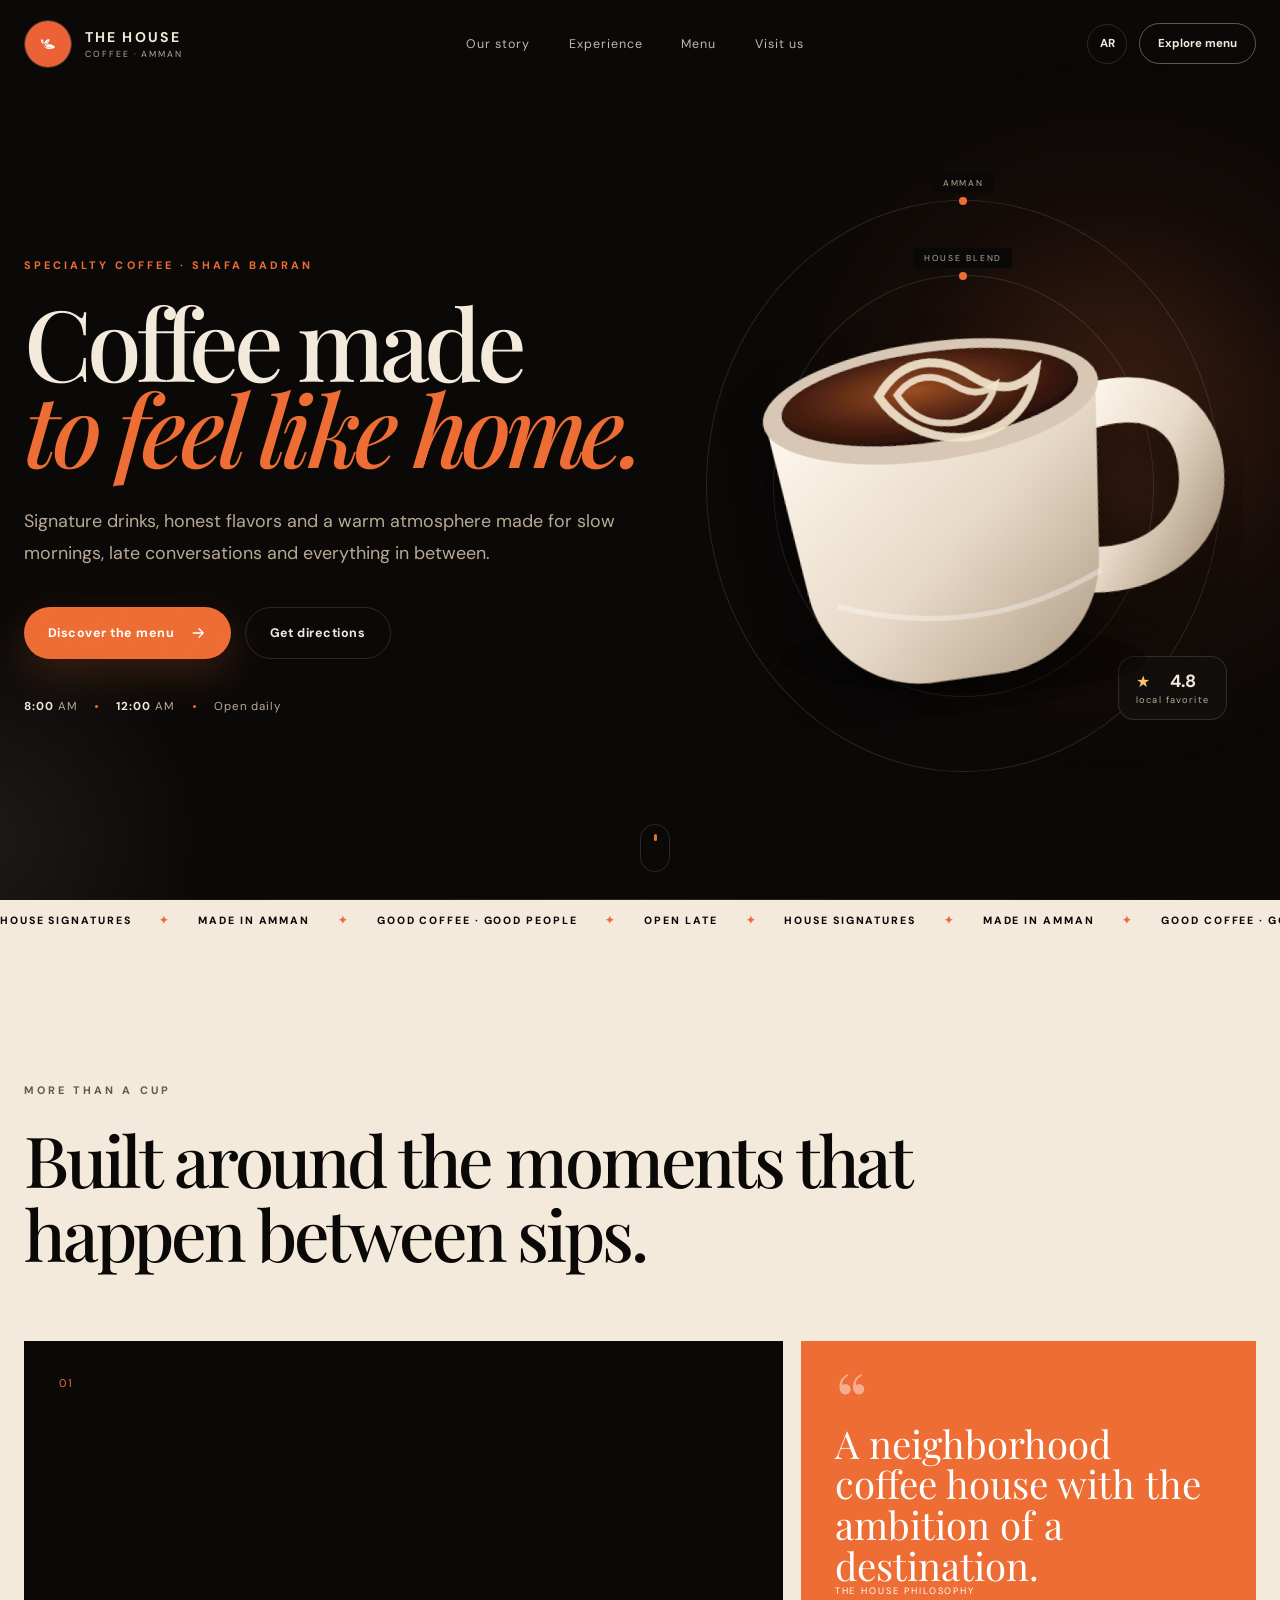
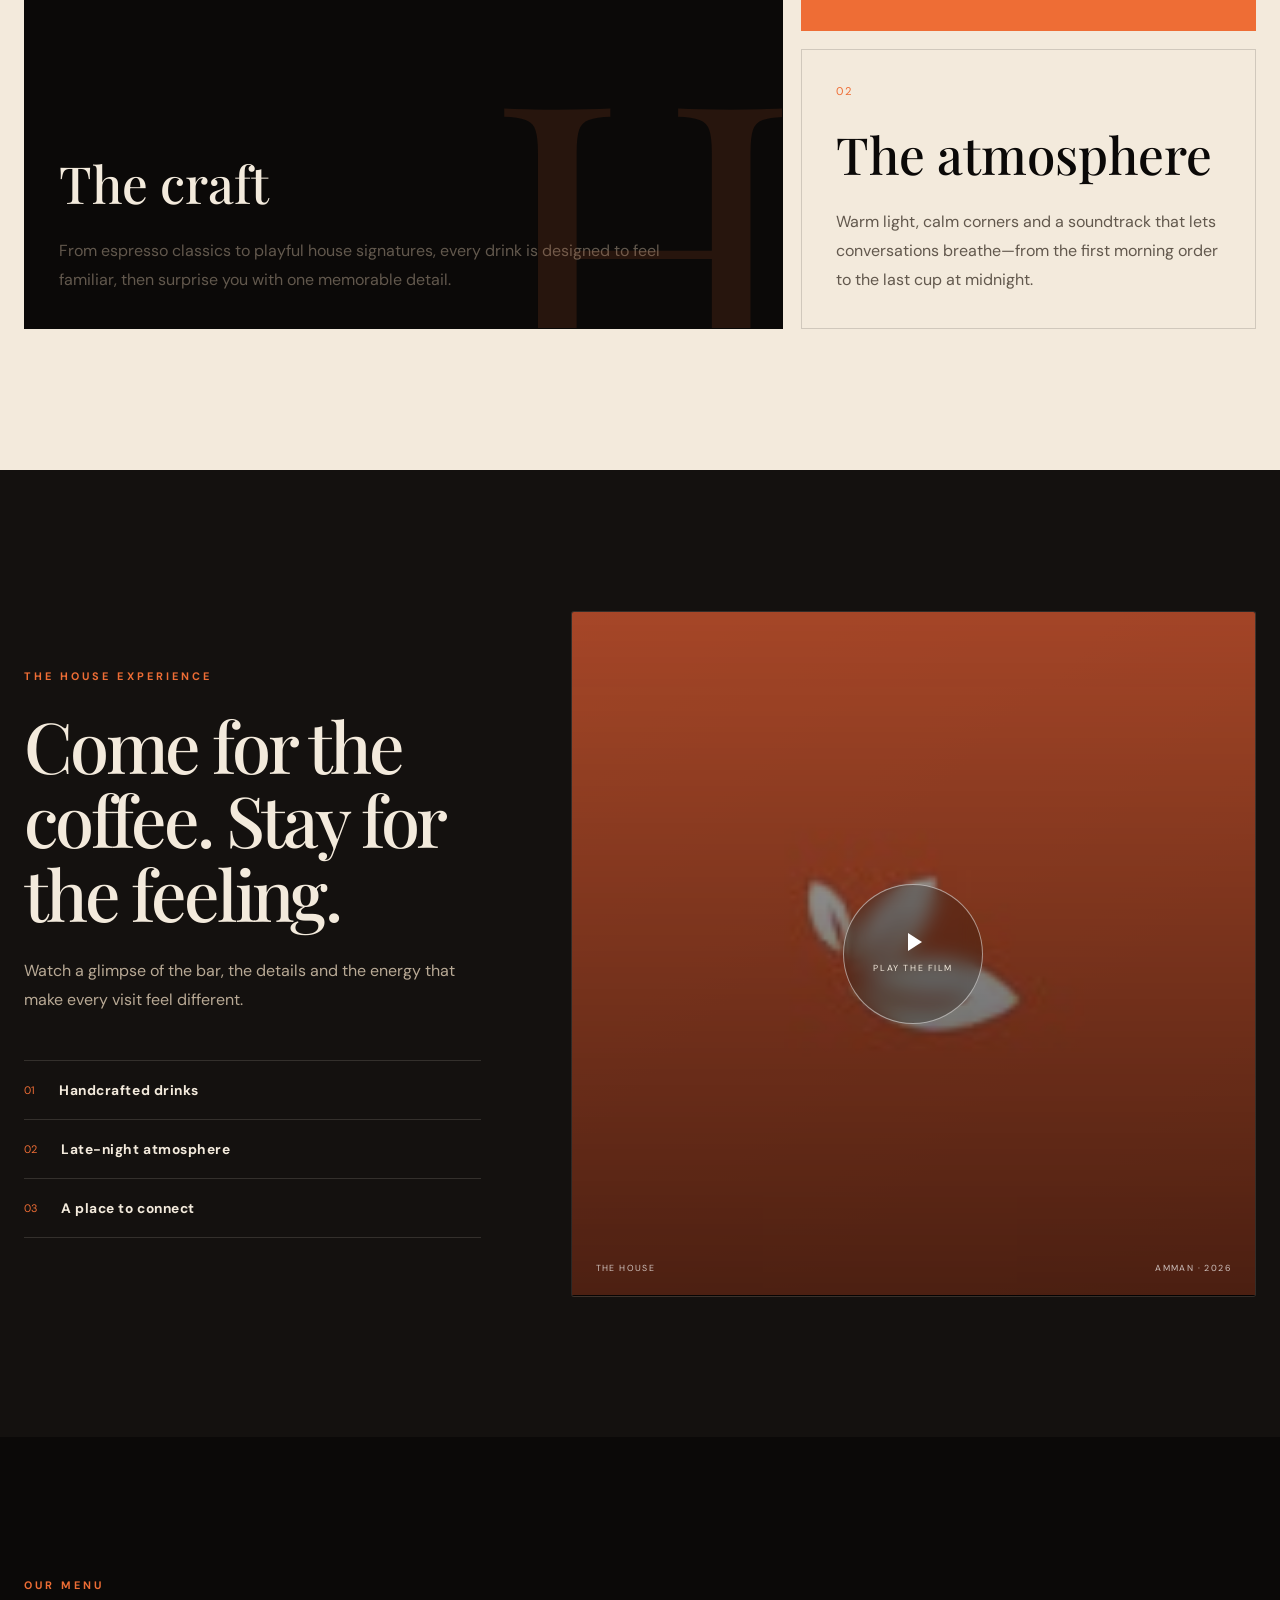
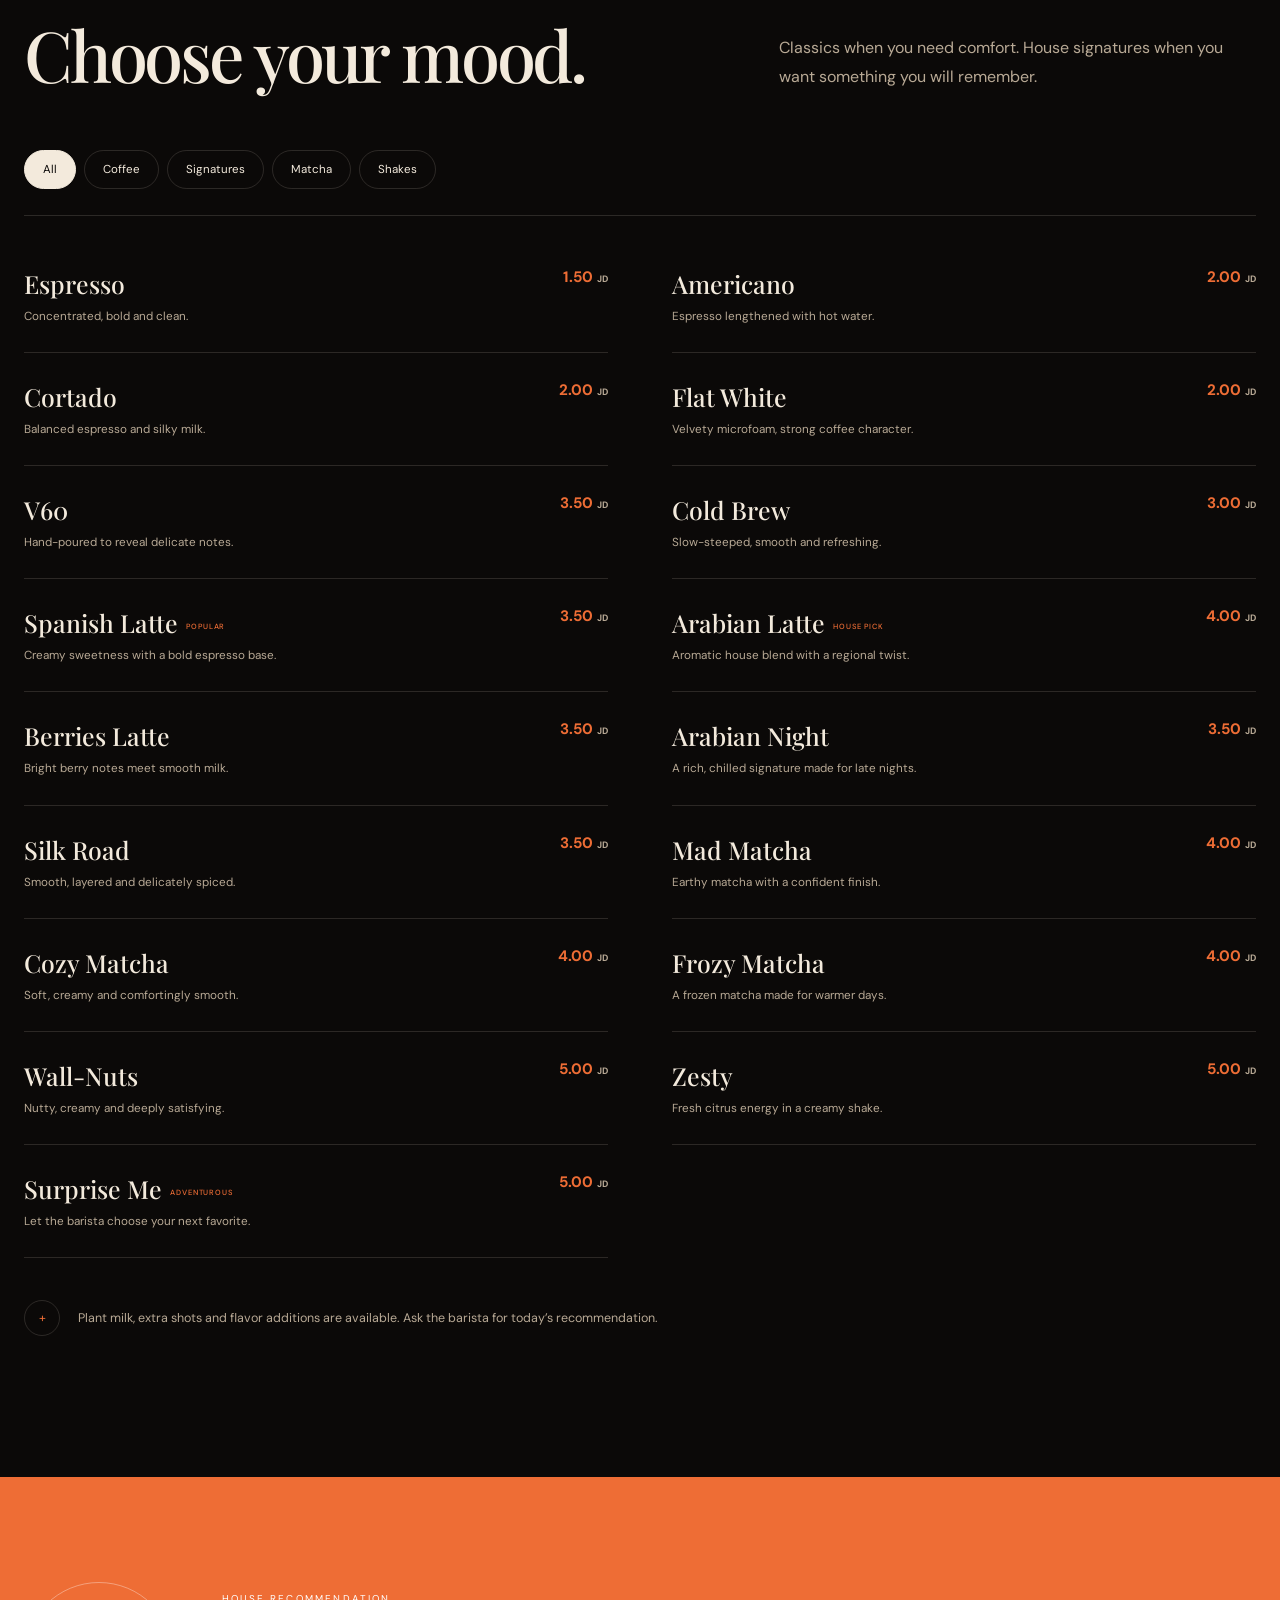
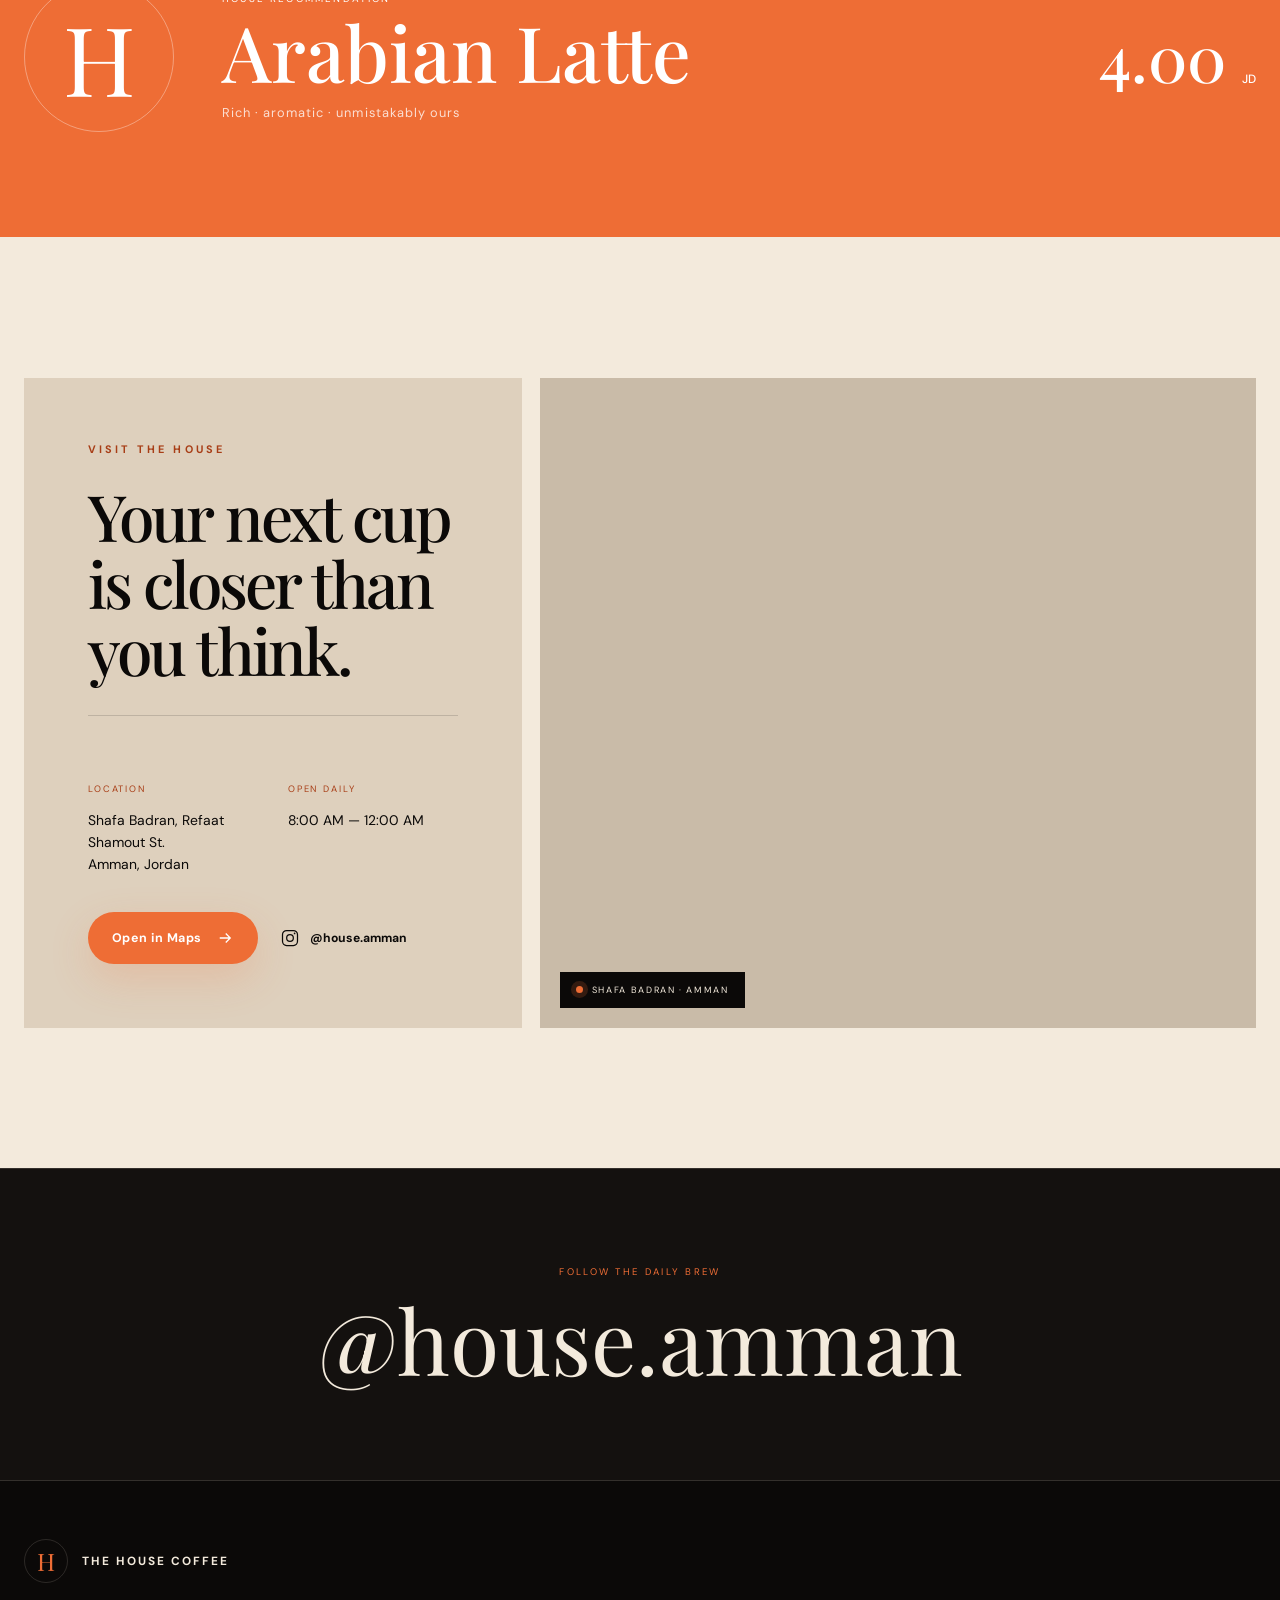
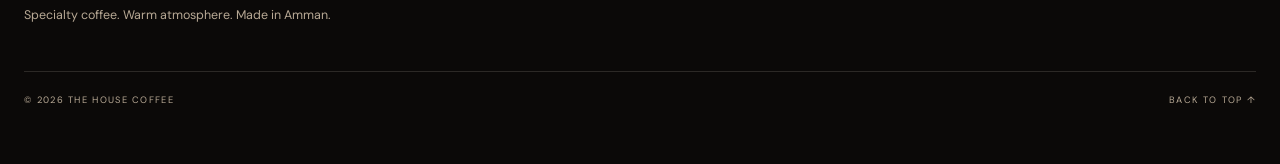
==== the-house-premium/index.html @ ad548e3d "Add files via upload" ====
<!doctype html>
<html lang="en" dir="ltr">
<head>
  <meta charset="utf-8" />
  <meta name="viewport" content="width=device-width, initial-scale=1" />
  <meta name="theme-color" content="#0b0908" />
  <meta name="description" content="The House Coffee — specialty coffee, signature drinks and a warm late-night atmosphere in Shafa Badran, Amman." />
  <meta property="og:title" content="The House Coffee | Amman" />
  <meta property="og:description" content="A specialty coffee experience built around taste, atmosphere and detail." />
  <meta property="og:type" content="restaurant" />
  <title>The House Coffee — Amman</title>

  <link rel="preconnect" href="https://fonts.googleapis.com" />
  <link rel="preconnect" href="https://fonts.gstatic.com" crossorigin />
  <link href="https://fonts.googleapis.com/css2?family=DM+Sans:wght@400;500;600;700&family=Playfair+Display:ital,wght@0,500;0,600;1,500&family=Tajawal:wght@400;500;700;800&display=swap" rel="stylesheet" />
  <link rel="stylesheet" href="style.css" />

  <script type="application/ld+json">
  {
    "@context": "https://schema.org",
    "@type": "CafeOrCoffeeShop",
    "name": "The House Coffee",
    "address": {
      "@type": "PostalAddress",
      "streetAddress": "Refaat Shamout St., Shafa Badran",
      "addressLocality": "Amman",
      "addressCountry": "JO"
    },
    "openingHours": "Mo-Su 08:00-00:00",
    "sameAs": ["https://www.instagram.com/house.amman/"]
  }
  </script>
</head>
<body>
  <div class="noise" aria-hidden="true"></div>
  <div class="cursor-glow" aria-hidden="true"></div>
  <div class="scroll-progress" aria-hidden="true"><span></span></div>

  <div class="preloader" aria-hidden="true">
    <div class="preloader-mark">H</div>
    <p>BREWING THE EXPERIENCE</p>
  </div>

  <header class="site-header" id="site-header">
    <a class="brand" href="#home" aria-label="The House Coffee home">
      <img src="assets/logo.jpg" alt="The House Coffee logo" width="52" height="52" />
      <span>
        <strong>THE HOUSE</strong>
        <small>COFFEE · AMMAN</small>
      </span>
    </a>

    <button class="menu-toggle" type="button" aria-label="Open navigation" aria-expanded="false">
      <span></span><span></span>
    </button>

    <nav class="site-nav" aria-label="Primary navigation">
      <a href="#story" data-en="Our story" data-ar="قصتنا">Our story</a>
      <a href="#experience" data-en="Experience" data-ar="الأجواء">Experience</a>
      <a href="#menu" data-en="Menu" data-ar="المنيو">Menu</a>
      <a href="#visit" data-en="Visit us" data-ar="زورونا">Visit us</a>
    </nav>

    <div class="header-actions">
      <button class="lang-toggle" type="button" aria-label="Switch language">AR</button>
      <a class="nav-cta" href="#menu" data-en="Explore menu" data-ar="استكشف المنيو">Explore menu</a>
    </div>
  </header>

  <main>
    <section class="hero" id="home">
      <div class="hero-ambient hero-ambient-one"></div>
      <div class="hero-ambient hero-ambient-two"></div>

      <div class="hero-copy reveal">
        <p class="eyebrow" data-en="SPECIALTY COFFEE · SHAFA BADRAN" data-ar="قهوة مختصة · شفا بدران">SPECIALTY COFFEE · SHAFA BADRAN</p>
        <h1>
          <span data-en="Coffee made" data-ar="قهوة مصنوعة">Coffee made</span>
          <em data-en="to feel like home." data-ar="لتشعرك أنك في بيتك.">to feel like home.</em>
        </h1>
        <p class="hero-lead" data-en="Signature drinks, honest flavors and a warm atmosphere made for slow mornings, late conversations and everything in between." data-ar="مشروبات مميزة، نكهات صادقة وأجواء دافئة لصباح هادئ، وسهرات طويلة، وكل اللحظات بينهما.">
          Signature drinks, honest flavors and a warm atmosphere made for slow mornings, late conversations and everything in between.
        </p>
        <div class="hero-actions">
          <a class="button button-primary" href="#menu">
            <span data-en="Discover the menu" data-ar="اكتشف المنيو">Discover the menu</span>
            <svg viewBox="0 0 24 24" aria-hidden="true"><path d="M5 12h14M13 6l6 6-6 6"/></svg>
          </a>
          <a class="button button-ghost" href="#visit" data-en="Get directions" data-ar="اعرف الطريق">Get directions</a>
        </div>
        <div class="hero-meta">
          <span><b>8:00</b> AM</span>
          <i></i>
          <span><b>12:00</b> AM</span>
          <i></i>
          <span>Open daily</span>
        </div>
      </div>

      <div class="hero-art reveal" aria-label="Abstract coffee cup illustration">
        <div class="orbit orbit-one"><span>AMMAN</span></div>
        <div class="orbit orbit-two"><span>HOUSE BLEND</span></div>
        <div class="cup-stage">
          <svg class="cup" viewBox="0 0 520 520" role="img" aria-label="A stylized cup of coffee">
            <defs>
              <radialGradient id="coffee" cx="45%" cy="40%" r="65%">
                <stop offset="0" stop-color="#9a4d22"/>
                <stop offset=".55" stop-color="#4c2112"/>
                <stop offset="1" stop-color="#1b0a05"/>
              </radialGradient>
              <linearGradient id="ceramic" x1="0" y1="0" x2="1" y2="1">
                <stop offset="0" stop-color="#fff9ee"/>
                <stop offset=".52" stop-color="#e7d9c7"/>
                <stop offset="1" stop-color="#aa9780"/>
              </linearGradient>
              <filter id="shadow"><feDropShadow dx="0" dy="28" stdDeviation="25" flood-opacity=".42"/></filter>
            </defs>
            <ellipse cx="260" cy="420" rx="170" ry="32" fill="#000" opacity=".26"/>
            <g filter="url(#shadow)" transform="rotate(-8 260 260)">
              <path d="M375 205c72-16 111 19 106 74-4 49-48 83-111 75" fill="none" stroke="url(#ceramic)" stroke-width="42" stroke-linecap="round"/>
              <path d="M86 174h310l-20 168c-6 54-51 95-105 95h-62c-54 0-99-41-105-95z" fill="url(#ceramic)"/>
              <ellipse cx="241" cy="178" rx="157" ry="55" fill="#d7c7b4"/>
              <ellipse cx="241" cy="174" rx="139" ry="42" fill="url(#coffee)"/>
              <path d="M194 167c27-35 63-29 88-7 22 19 43 18 59 5-10 34-41 54-78 50-34-4-58-25-69-48z" fill="none" stroke="#f4e5ce" stroke-width="8" stroke-linecap="round" opacity=".92"/>
              <path d="M211 168c18-18 38-15 54-2 13 11 25 12 37 6-8 20-27 31-49 28-20-2-34-14-42-32z" fill="none" stroke="#f4e5ce" stroke-width="6" stroke-linecap="round" opacity=".9"/>
              <path d="M129 355c82 33 166 35 247 0" fill="none" stroke="#fff" stroke-width="5" opacity=".34"/>
            </g>
          </svg>
          <div class="steam steam-one"></div>
          <div class="steam steam-two"></div>
          <div class="steam steam-three"></div>
        </div>
        <div class="rating-pill"><span>★</span><b>4.8</b><small>local favorite</small></div>
      </div>

      <a class="scroll-cue" href="#story" aria-label="Scroll to our story"><span></span></a>
    </section>

    <section class="brand-strip" aria-label="Brand values">
      <div class="marquee">
        <span>HOUSE SIGNATURES</span><i>✦</i><span>MADE IN AMMAN</span><i>✦</i><span>GOOD COFFEE · GOOD PEOPLE</span><i>✦</i><span>OPEN LATE</span><i>✦</i>
        <span>HOUSE SIGNATURES</span><i>✦</i><span>MADE IN AMMAN</span><i>✦</i><span>GOOD COFFEE · GOOD PEOPLE</span><i>✦</i><span>OPEN LATE</span><i>✦</i>
      </div>
    </section>

    <section class="story section" id="story">
      <div class="section-heading reveal">
        <p class="eyebrow" data-en="MORE THAN A CUP" data-ar="أكثر من مجرد كوب">MORE THAN A CUP</p>
        <h2 data-en="Built around the moments that happen between sips." data-ar="مكان صُمم حول اللحظات التي تحدث بين رشفة وأخرى.">Built around the moments that happen between sips.</h2>
      </div>

      <div class="story-grid">
        <div class="story-card story-card-main reveal">
          <div class="card-number">01</div>
          <div>
            <h3 data-en="The craft" data-ar="الحِرفة">The craft</h3>
            <p data-en="From espresso classics to playful house signatures, every drink is designed to feel familiar, then surprise you with one memorable detail." data-ar="من كلاسيكيات الإسبريسو إلى مشروباتنا المميزة، صُمم كل كوب ليبدو مألوفاً ثم يفاجئك بتفصيل لا يُنسى.">From espresso classics to playful house signatures, every drink is designed to feel familiar, then surprise you with one memorable detail.</p>
          </div>
        </div>

        <div class="story-quote reveal">
          <span>“</span>
          <blockquote data-en="A neighborhood coffee house with the ambition of a destination." data-ar="مقهى الحي بروح مكان يستحق أن تقصده.">A neighborhood coffee house with the ambition of a destination.</blockquote>
          <small>THE HOUSE PHILOSOPHY</small>
        </div>

        <div class="story-card reveal">
          <div class="card-number">02</div>
          <div>
            <h3 data-en="The atmosphere" data-ar="الأجواء">The atmosphere</h3>
            <p data-en="Warm light, calm corners and a soundtrack that lets conversations breathe—from the first morning order to the last cup at midnight." data-ar="إضاءة دافئة، زوايا هادئة وموسيقى تترك مساحة للحديث، من أول طلب صباحاً حتى آخر كوب عند منتصف الليل.">Warm light, calm corners and a soundtrack that lets conversations breathe—from the first morning order to the last cup at midnight.</p>
          </div>
        </div>
      </div>
    </section>

    <section class="experience section" id="experience">
      <div class="experience-copy reveal">
        <p class="eyebrow" data-en="THE HOUSE EXPERIENCE" data-ar="تجربة ذا هاوس">THE HOUSE EXPERIENCE</p>
        <h2 data-en="Come for the coffee. Stay for the feeling." data-ar="تعال من أجل القهوة، وابقَ من أجل الشعور.">Come for the coffee. Stay for the feeling.</h2>
        <p data-en="Watch a glimpse of the bar, the details and the energy that make every visit feel different." data-ar="شاهد لمحة من البار والتفاصيل والطاقة التي تجعل كل زيارة مختلفة.">Watch a glimpse of the bar, the details and the energy that make every visit feel different.</p>
        <ul>
          <li><span>01</span><b data-en="Handcrafted drinks" data-ar="مشروبات محضّرة بعناية">Handcrafted drinks</b></li>
          <li><span>02</span><b data-en="Late-night atmosphere" data-ar="أجواء ليلية دافئة">Late-night atmosphere</b></li>
          <li><span>03</span><b data-en="A place to connect" data-ar="مكان للقاء والتواصل">A place to connect</b></li>
        </ul>
      </div>

      <div class="video-shell reveal">
        <video class="experience-video" muted loop playsinline preload="metadata" poster="assets/logo.jpg">
          <source src="assets/intro.mp4" type="video/mp4" />
        </video>
        <button class="video-toggle" type="button" aria-label="Play atmosphere video">
          <span class="play-icon"></span>
          <small data-en="PLAY THE FILM" data-ar="شغّل الفيديو">PLAY THE FILM</small>
        </button>
        <div class="video-caption"><span>THE HOUSE</span><span>AMMAN · 2026</span></div>
      </div>
    </section>

    <section class="menu-section section" id="menu">
      <div class="menu-intro reveal">
        <div>
          <p class="eyebrow" data-en="OUR MENU" data-ar="قائمتنا">OUR MENU</p>
          <h2 data-en="Choose your mood." data-ar="اختر مزاجك.">Choose your mood.</h2>
        </div>
        <p data-en="Classics when you need comfort. House signatures when you want something you will remember." data-ar="كلاسيكيات عندما تريد طعماً مألوفاً، ومشروبات مميزة عندما تريد شيئاً لا تنساه.">Classics when you need comfort. House signatures when you want something you will remember.</p>
      </div>

      <div class="menu-tabs reveal" role="tablist" aria-label="Menu categories">
        <button class="menu-tab active" data-category="all" role="tab" aria-selected="true" data-en="All" data-ar="الكل">All</button>
        <button class="menu-tab" data-category="coffee" role="tab" aria-selected="false" data-en="Coffee" data-ar="قهوة">Coffee</button>
        <button class="menu-tab" data-category="signature" role="tab" aria-selected="false" data-en="Signatures" data-ar="المميزة">Signatures</button>
        <button class="menu-tab" data-category="matcha" role="tab" aria-selected="false" data-en="Matcha" data-ar="ماتشا">Matcha</button>
        <button class="menu-tab" data-category="shake" role="tab" aria-selected="false" data-en="Shakes" data-ar="ميلك شيك">Shakes</button>
      </div>

      <div class="menu-list" id="menu-list" aria-live="polite"></div>

      <div class="menu-note reveal">
        <span>+</span>
        <p data-en="Plant milk, extra shots and flavor additions are available. Ask the barista for today’s recommendation." data-ar="يتوفر حليب نباتي، شوتات إضافية ونكهات متنوعة. اسأل الباريستا عن اقتراح اليوم.">Plant milk, extra shots and flavor additions are available. Ask the barista for today’s recommendation.</p>
      </div>
    </section>

    <section class="signature-banner">
      <div class="signature-mark">H</div>
      <div class="reveal">
        <p data-en="HOUSE RECOMMENDATION" data-ar="ترشيح ذا هاوس">HOUSE RECOMMENDATION</p>
        <h2>Arabian Latte</h2>
        <span data-en="Rich · aromatic · unmistakably ours" data-ar="غني · عطري · بطابعنا الخاص">Rich · aromatic · unmistakably ours</span>
      </div>
      <strong>4.00 <small>JD</small></strong>
    </section>

    <section class="visit section" id="visit">
      <div class="visit-panel reveal">
        <p class="eyebrow" data-en="VISIT THE HOUSE" data-ar="زوروا ذا هاوس">VISIT THE HOUSE</p>
        <h2 data-en="Your next cup is closer than you think." data-ar="كوبك القادم أقرب مما تتخيل.">Your next cup is closer than you think.</h2>

        <div class="visit-details">
          <div>
            <small data-en="LOCATION" data-ar="الموقع">LOCATION</small>
            <p>Shafa Badran, Refaat Shamout St.<br />Amman, Jordan</p>
          </div>
          <div>
            <small data-en="OPEN DAILY" data-ar="مفتوح يومياً">OPEN DAILY</small>
            <p>8:00 AM — 12:00 AM</p>
          </div>
        </div>

        <div class="visit-actions">
          <a class="button button-primary" href="https://www.google.com/maps/search/?api=1&query=The+House+Coffee+Amman" target="_blank" rel="noopener">
            <span data-en="Open in Maps" data-ar="افتح الخريطة">Open in Maps</span>
            <svg viewBox="0 0 24 24" aria-hidden="true"><path d="M5 12h14M13 6l6 6-6 6"/></svg>
          </a>
          <a class="social-link" href="https://www.instagram.com/house.amman/" target="_blank" rel="noopener" aria-label="The House Coffee on Instagram">
            <svg viewBox="0 0 24 24" aria-hidden="true"><rect x="3" y="3" width="18" height="18" rx="5"/><circle cx="12" cy="12" r="4"/><circle cx="17.5" cy="6.5" r="1" fill="currentColor" stroke="none"/></svg>
            @house.amman
          </a>
        </div>
      </div>

      <div class="map-shell reveal">
        <iframe title="The House Coffee location" loading="lazy" referrerpolicy="no-referrer-when-downgrade" src="https://www.google.com/maps?q=The%20House%20Coffee%20Amman&output=embed"></iframe>
        <div class="map-label"><span></span> SHAFA BADRAN · AMMAN</div>
      </div>
    </section>

    <section class="instagram-section">
      <p data-en="FOLLOW THE DAILY BREW" data-ar="تابع تفاصيلنا اليومية">FOLLOW THE DAILY BREW</p>
      <a href="https://www.instagram.com/house.amman/" target="_blank" rel="noopener">@house.amman</a>
    </section>
  </main>

  <footer class="site-footer">
    <a class="footer-brand" href="#home"><span>H</span><strong>THE HOUSE COFFEE</strong></a>
    <p data-en="Specialty coffee. Warm atmosphere. Made in Amman." data-ar="قهوة مختصة. أجواء دافئة. صُنع في عمّان.">Specialty coffee. Warm atmosphere. Made in Amman.</p>
    <div>
      <span>© <span id="year"></span> THE HOUSE COFFEE</span>
      <a href="#home" data-en="BACK TO TOP ↑" data-ar="إلى الأعلى ↑">BACK TO TOP ↑</a>
    </div>
  </footer>

  <script src="script.js"></script>
</body>
</html>
---- the-house-premium/style.css ----
:root {
  --ink: #0b0908;
  --ink-soft: #14110f;
  --cream: #f3eadc;
  --paper: #e8dac6;
  --muted: #b8a995;
  --orange: #ee6d35;
  --orange-deep: #a83e17;
  --line: rgba(243, 234, 220, .14);
  --max: 1240px;
  --header-h: 88px;
  --ease: cubic-bezier(.2, .8, .2, 1);
}

* { box-sizing: border-box; margin: 0; padding: 0; }
html { scroll-behavior: smooth; scroll-padding-top: 90px; }
body {
  background: var(--ink);
  color: var(--cream);
  font-family: "DM Sans", Arial, sans-serif;
  min-width: 320px;
  overflow-x: hidden;
}
body.is-arabic { font-family: "Tajawal", Arial, sans-serif; }
body.nav-open { overflow: hidden; }
button, a { font: inherit; }
a { color: inherit; text-decoration: none; }
button { color: inherit; }
img, svg, video, iframe { display: block; max-width: 100%; }
::selection { background: var(--orange); color: #fff; }

.noise {
  position: fixed; inset: 0; z-index: 10000; pointer-events: none; opacity: .045; mix-blend-mode: soft-light;
  background-image: url("data:image/svg+xml,%3Csvg viewBox='0 0 180 180' xmlns='http://www.w3.org/2000/svg'%3E%3Cfilter id='n'%3E%3CfeTurbulence type='fractalNoise' baseFrequency='.85' numOctaves='4' stitchTiles='stitch'/%3E%3C/filter%3E%3Crect width='100%25' height='100%25' filter='url(%23n)' opacity='.5'/%3E%3C/svg%3E");
}
.cursor-glow {
  position: fixed; width: 360px; height: 360px; border-radius: 50%; pointer-events: none; z-index: 0;
  background: radial-gradient(circle, rgba(238,109,53,.12), transparent 68%); transform: translate(-50%,-50%); opacity: 0;
  transition: opacity .35s ease;
}
.scroll-progress { position: fixed; top: 0; left: 0; right: 0; height: 2px; z-index: 2000; }
.scroll-progress span { display: block; width: 0; height: 100%; background: var(--orange); }

.preloader {
  position: fixed; inset: 0; z-index: 9999; background: var(--ink); display: grid; place-content: center; text-align: center;
  transition: opacity .7s var(--ease), visibility .7s var(--ease);
}
.preloader.hide { opacity: 0; visibility: hidden; }
.preloader-mark {
  width: 84px; height: 84px; border: 1px solid var(--orange); border-radius: 50%; display: grid; place-items: center; margin: auto;
  font-family: "Playfair Display", serif; font-size: 3.2rem; color: var(--orange); animation: pulse 1.1s ease-in-out infinite alternate;
}
.preloader p { margin-top: 20px; font-size: .66rem; letter-spacing: .34em; color: var(--muted); }
@keyframes pulse { to { transform: scale(1.08); box-shadow: 0 0 50px rgba(238,109,53,.18); } }

.site-header {
  position: fixed; top: 0; left: 0; right: 0; z-index: 1000; height: var(--header-h); padding: 0 max(24px, calc((100vw - var(--max)) / 2));
  display: grid; grid-template-columns: auto 1fr auto; align-items: center; gap: 40px; border-bottom: 1px solid transparent;
  transition: background .35s ease, border-color .35s ease, height .35s ease;
}
.site-header.scrolled { background: rgba(11,9,8,.86); backdrop-filter: blur(18px); border-color: var(--line); height: 76px; }
.brand { display: inline-flex; align-items: center; gap: 13px; position: relative; z-index: 2; }
.brand img { width: 48px; height: 48px; object-fit: cover; border-radius: 50%; border: 1px solid rgba(243,234,220,.22); }
.brand span { display: flex; flex-direction: column; gap: 2px; }
.brand strong { font-size: .88rem; letter-spacing: .15em; }
.brand small { color: var(--muted); font-size: .55rem; letter-spacing: .22em; }
.site-nav { display: flex; justify-content: center; gap: clamp(22px, 3vw, 42px); }
.site-nav a { position: relative; font-size: .78rem; letter-spacing: .08em; color: rgba(243,234,220,.78); transition: color .25s ease; }
.site-nav a::after { content:""; position:absolute; left:0; right:100%; bottom:-9px; height:1px; background:var(--orange); transition:right .35s var(--ease); }
.site-nav a:hover { color: var(--cream); }
.site-nav a:hover::after { right: 0; }
.header-actions { display: flex; align-items: center; gap: 12px; }
.lang-toggle, .menu-toggle { border: 0; background: transparent; cursor: pointer; }
.lang-toggle { width: 40px; height: 40px; border: 1px solid var(--line); border-radius: 50%; font-size: .72rem; font-weight: 700; }
.nav-cta { padding: 12px 18px; border: 1px solid rgba(243,234,220,.35); border-radius: 999px; font-size: .72rem; font-weight: 700; transition: .3s ease; }
.nav-cta:hover { background: var(--cream); color: var(--ink); }
.menu-toggle { display: none; width: 44px; height: 44px; position: relative; z-index: 2; }
.menu-toggle span { position: absolute; width: 24px; height: 1px; background: var(--cream); left: 10px; transition: .3s ease; }
.menu-toggle span:first-child { top: 18px; }
.menu-toggle span:last-child { top: 26px; }
.menu-toggle.active span:first-child { transform: translateY(4px) rotate(45deg); }
.menu-toggle.active span:last-child { transform: translateY(-4px) rotate(-45deg); }

.hero {
  min-height: 100svh; position: relative; display: grid; grid-template-columns: 1.05fr .95fr; align-items: center;
  max-width: 1600px; margin: 0 auto; padding: calc(var(--header-h) + 70px) max(24px, calc((100vw - var(--max)) / 2)) 86px; overflow: hidden;
}
.hero::after { content:""; position:absolute; left:0; right:0; bottom:0; height:1px; background:linear-gradient(90deg,transparent,var(--line),transparent); }
.hero-ambient { position: absolute; border-radius: 50%; filter: blur(2px); pointer-events: none; }
.hero-ambient-one { width: 720px; height: 720px; right: -190px; top: 55px; background: radial-gradient(circle, rgba(238,109,53,.23), rgba(119,42,13,.09) 42%, transparent 70%); }
.hero-ambient-two { width: 480px; height: 480px; left: -260px; bottom: -180px; background: radial-gradient(circle, rgba(243,234,220,.08), transparent 70%); }
.hero-copy { position: relative; z-index: 2; max-width: 720px; }
.eyebrow { color: var(--orange); font-size: .68rem; font-weight: 700; letter-spacing: .28em; margin-bottom: 26px; }
.hero h1 { font-family: "Playfair Display", serif; font-size: clamp(4.1rem, 7.7vw, 8rem); font-weight: 500; line-height: .88; letter-spacing: -.055em; max-width: 870px; }
.hero h1 span, .hero h1 em { display: block; }
.hero h1 em { color: var(--orange); font-weight: 500; }
.hero-lead { max-width: 610px; margin-top: 34px; color: var(--muted); font-size: clamp(1rem, 1.4vw, 1.12rem); line-height: 1.8; }
.hero-actions { display: flex; gap: 14px; flex-wrap: wrap; margin-top: 38px; }
.button { display: inline-flex; align-items: center; justify-content: center; gap: 14px; min-height: 52px; padding: 0 24px; border-radius: 999px; font-size: .78rem; font-weight: 700; letter-spacing: .04em; transition: transform .3s var(--ease), background .3s ease, color .3s ease; }
.button svg { width: 18px; fill: none; stroke: currentColor; stroke-width: 1.7; }
.button:hover { transform: translateY(-3px); }
.button-primary { background: var(--orange); color: #fff; box-shadow: 0 15px 42px rgba(238,109,53,.2); }
.button-primary:hover { background: #ff7d42; }
.button-ghost { border: 1px solid var(--line); color: var(--cream); }
.button-ghost:hover { border-color: rgba(243,234,220,.42); background: rgba(255,255,255,.04); }
.hero-meta { display: flex; align-items: center; gap: 18px; margin-top: 40px; color: var(--muted); font-size: .72rem; letter-spacing: .08em; }
.hero-meta b { color: var(--cream); }
.hero-meta i { width: 3px; height: 3px; background: var(--orange); border-radius: 50%; }

.hero-art { min-height: 650px; position: relative; display: grid; place-items: center; z-index: 1; }
.cup-stage { width: min(46vw, 560px); aspect-ratio: 1; position: relative; display: grid; place-items: center; }
.cup { width: 100%; position: relative; z-index: 2; animation: float 6s ease-in-out infinite; }
@keyframes float { 50% { transform: translateY(-18px) rotate(1.5deg); } }
.orbit { position: absolute; border: 1px solid rgba(243,234,220,.12); border-radius: 50%; display: grid; place-items: center; }
.orbit::before { content:""; width:8px; height:8px; background:var(--orange); border-radius:50%; position:absolute; top:-4px; }
.orbit span { position:absolute; top:-28px; background:var(--ink); padding:4px 10px; color:var(--muted); font-size:.54rem; letter-spacing:.22em; }
.orbit-one { width: 88%; height: 88%; animation: spin 22s linear infinite; }
.orbit-two { width: 65%; height: 65%; animation: spin 17s linear infinite reverse; }
@keyframes spin { to { transform: rotate(360deg); } }
.steam { position:absolute; width:48px; height:190px; top:13%; border-left:2px solid rgba(243,234,220,.28); border-radius:50%; filter:blur(1px); opacity:0; animation:steam 4s ease-in-out infinite; }
.steam-one { left:41%; }
.steam-two { left:50%; animation-delay:1.1s; height:160px; }
.steam-three { left:58%; animation-delay:2.2s; height:180px; }
@keyframes steam { 0%{opacity:0; transform:translateY(20px) scaleX(.8)} 35%{opacity:.65} 100%{opacity:0; transform:translateY(-90px) scaleX(1.4)} }
.rating-pill { position:absolute; right:5%; bottom:14%; display:grid; grid-template-columns:auto auto; gap:2px 8px; align-items:center; padding:13px 17px; border:1px solid var(--line); border-radius:16px; background:rgba(20,17,15,.74); backdrop-filter:blur(14px); }
.rating-pill span { color:#ffc36b; }
.rating-pill b { font-size:1.1rem; }
.rating-pill small { grid-column:1/-1; color:var(--muted); font-size:.58rem; letter-spacing:.12em; }
.scroll-cue { position:absolute; left:50%; bottom:28px; width:30px; height:48px; border:1px solid var(--line); border-radius:999px; display:flex; justify-content:center; padding-top:9px; }
.scroll-cue span { width:3px; height:7px; background:var(--orange); border-radius:3px; animation:scrollCue 1.8s ease infinite; }
@keyframes scrollCue { 70% { transform:translateY(18px); opacity:0; } 71% { transform:translateY(0); opacity:0; } 100% { opacity:1; } }

.brand-strip { overflow:hidden; border-bottom:1px solid var(--line); background:var(--cream); color:var(--ink); padding:14px 0; }
.marquee { display:flex; align-items:center; gap:28px; width:max-content; animation:marquee 24s linear infinite; font-size:.66rem; font-weight:800; letter-spacing:.18em; }
.marquee i { color:var(--orange); font-style:normal; }
@keyframes marquee { to { transform:translateX(-50%); } }

.section { padding: clamp(90px, 11vw, 160px) max(24px, calc((100vw - var(--max)) / 2)); }
.section-heading { max-width: 920px; }
.section h2 { font-family:"Playfair Display",serif; font-weight:500; font-size:clamp(2.8rem,5.5vw,5.6rem); line-height:1.05; letter-spacing:-.045em; }
.story { background:var(--cream); color:var(--ink); }
.story .eyebrow { color:var(--orange-deep); }
.story-grid { margin-top:70px; display:grid; grid-template-columns:1.25fr .75fr; gap:18px; }
.story-card { min-height:280px; padding:34px; border:1px solid rgba(11,9,8,.15); display:flex; flex-direction:column; justify-content:space-between; }
.story-card-main { grid-row:span 2; min-height:580px; background:var(--ink); color:var(--cream); position:relative; overflow:hidden; }
.story-card-main::after { content:"H"; position:absolute; right:-20px; bottom:-110px; color:rgba(238,109,53,.12); font-family:"Playfair Display",serif; font-size:26rem; line-height:1; }
.card-number { font-size:.7rem; letter-spacing:.18em; color:var(--orange); }
.story-card h3 { font-family:"Playfair Display",serif; font-size:clamp(2rem,4vw,4rem); font-weight:500; margin-bottom:20px; }
.story-card p { color:var(--muted); max-width:610px; line-height:1.8; }
.story:not(.story-card-main) p { color:#62584d; }
.story-quote { min-height:280px; padding:34px; background:var(--orange); color:#fff; display:flex; flex-direction:column; justify-content:space-between; }
.story-quote > span { font-family:"Playfair Display",serif; font-size:5rem; line-height:.6; opacity:.45; }
.story-quote blockquote { font-family:"Playfair Display",serif; font-size:clamp(1.8rem,3vw,3.2rem); line-height:1.06; }
.story-quote small { font-size:.58rem; letter-spacing:.2em; }

.experience { display:grid; grid-template-columns:.8fr 1.2fr; gap:clamp(40px,7vw,100px); align-items:center; background:var(--ink-soft); }
.experience-copy > p:not(.eyebrow) { margin-top:26px; color:var(--muted); line-height:1.8; max-width:520px; }
.experience-copy ul { list-style:none; margin-top:46px; border-top:1px solid var(--line); }
.experience-copy li { display:flex; gap:24px; align-items:center; padding:20px 0; border-bottom:1px solid var(--line); }
.experience-copy li span { color:var(--orange); font-size:.68rem; }
.experience-copy li b { font-size:.86rem; letter-spacing:.04em; }
.video-shell { min-height:660px; position:relative; overflow:hidden; border-radius:3px; background:linear-gradient(135deg,#20150f,#070606); border:1px solid var(--line); }
.video-shell::before { content:""; position:absolute; inset:0; z-index:1; background:linear-gradient(180deg,rgba(0,0,0,.06),rgba(0,0,0,.56)); pointer-events:none; }
.experience-video { width:100%; height:100%; min-height:660px; object-fit:cover; opacity:.72; }
.video-toggle { position:absolute; z-index:2; inset:0; margin:auto; width:140px; height:140px; border-radius:50%; border:1px solid rgba(255,255,255,.5); background:rgba(11,9,8,.24); backdrop-filter:blur(10px); display:grid; place-content:center; gap:11px; cursor:pointer; transition:.35s var(--ease); }
.video-toggle:hover { transform:scale(1.07); background:rgba(238,109,53,.82); border-color:transparent; }
.play-icon { margin:auto; width:0; height:0; border-top:9px solid transparent; border-bottom:9px solid transparent; border-left:14px solid #fff; transform:translateX(2px); }
.video-toggle small { font-size:.55rem; letter-spacing:.18em; }
.video-shell.playing .video-toggle { opacity:0; pointer-events:none; }
.video-caption { position:absolute; left:24px; right:24px; bottom:22px; z-index:2; display:flex; justify-content:space-between; font-size:.55rem; letter-spacing:.16em; color:rgba(255,255,255,.72); }

.menu-section { background:var(--ink); }
.menu-intro { display:grid; grid-template-columns:1.2fr .8fr; gap:40px; align-items:end; }
.menu-intro > p { color:var(--muted); line-height:1.8; max-width:510px; justify-self:end; }
.menu-tabs { display:flex; gap:8px; flex-wrap:wrap; margin-top:58px; padding-bottom:26px; border-bottom:1px solid var(--line); }
.menu-tab { border:1px solid var(--line); background:transparent; padding:11px 18px; border-radius:999px; cursor:pointer; font-size:.72rem; transition:.25s ease; }
.menu-tab:hover, .menu-tab.active { background:var(--cream); color:var(--ink); border-color:var(--cream); }
.menu-list { display:grid; grid-template-columns:repeat(2,minmax(0,1fr)); column-gap:64px; margin-top:24px; }
.menu-item-card { display:grid; grid-template-columns:1fr auto; gap:16px; align-items:start; padding:27px 0; border-bottom:1px solid var(--line); animation:itemIn .42s var(--ease) both; }
@keyframes itemIn { from { opacity:0; transform:translateY(12px); } }
.menu-item-card h3 { font-family:"Playfair Display",serif; font-size:1.55rem; font-weight:500; }
.menu-item-card p { margin-top:7px; color:var(--muted); font-size:.73rem; line-height:1.55; }
.menu-item-card strong { color:var(--orange); font-size:.95rem; }
.menu-item-card strong small { color:var(--muted); font-size:.58rem; }
.menu-badge { display:inline-block; margin-left:8px; color:var(--orange); font-family:"DM Sans",sans-serif; font-size:.47rem; letter-spacing:.12em; vertical-align:middle; }
.menu-note { margin-top:42px; display:flex; gap:18px; align-items:center; max-width:700px; color:var(--muted); font-size:.78rem; line-height:1.65; }
.menu-note > span { width:36px; height:36px; flex:0 0 auto; border:1px solid var(--line); border-radius:50%; display:grid; place-items:center; color:var(--orange); }

.signature-banner { min-height:360px; padding:68px max(24px,calc((100vw - var(--max))/2)); display:grid; grid-template-columns:auto 1fr auto; align-items:center; gap:48px; background:var(--orange); color:#fff; overflow:hidden; }
.signature-mark { width:150px; height:150px; display:grid; place-items:center; border:1px solid rgba(255,255,255,.35); border-radius:50%; font-family:"Playfair Display",serif; font-size:6rem; }
.signature-banner p { font-size:.62rem; letter-spacing:.22em; margin-bottom:12px; }
.signature-banner h2 { font-family:"Playfair Display",serif; font-size:clamp(3.2rem,6vw,6.7rem); font-weight:500; line-height:.9; }
.signature-banner span { display:block; margin-top:18px; color:rgba(255,255,255,.78); font-size:.8rem; letter-spacing:.08em; }
.signature-banner > strong { font-family:"Playfair Display",serif; font-size:4rem; font-weight:500; white-space:nowrap; }
.signature-banner > strong small { font-family:"DM Sans",sans-serif; font-size:.75rem; }

.visit { display:grid; grid-template-columns:.82fr 1.18fr; gap:18px; background:var(--cream); color:var(--ink); }
.visit .eyebrow { color:var(--orange-deep); }
.visit-panel { padding:clamp(36px,5vw,72px); background:#ded0bd; min-height:650px; display:flex; flex-direction:column; }
.visit-panel h2 { font-size:clamp(2.8rem,5vw,5.2rem); }
.visit-details { margin-top:auto; display:grid; grid-template-columns:1fr 1fr; gap:30px; padding-top:60px; border-top:1px solid rgba(11,9,8,.15); }
.visit-details small { font-size:.58rem; letter-spacing:.2em; color:var(--orange-deep); }
.visit-details p { margin-top:12px; line-height:1.6; font-size:.87rem; }
.visit-actions { display:flex; align-items:center; gap:22px; flex-wrap:wrap; margin-top:36px; }
.social-link { display:inline-flex; align-items:center; gap:10px; font-size:.76rem; font-weight:700; }
.social-link svg { width:20px; fill:none; stroke:currentColor; stroke-width:1.5; }
.map-shell { min-height:650px; position:relative; overflow:hidden; background:#c9bba8; }
.map-shell iframe { width:100%; height:100%; min-height:650px; border:0; filter:grayscale(1) contrast(.92) sepia(.15); }
.map-label { position:absolute; left:20px; bottom:20px; padding:12px 16px; background:var(--ink); color:var(--cream); font-size:.57rem; letter-spacing:.18em; display:flex; gap:9px; align-items:center; }
.map-label span { width:7px; height:7px; border-radius:50%; background:var(--orange); box-shadow:0 0 0 5px rgba(238,109,53,.18); }

.instagram-section { text-align:center; padding:96px 24px; border-top:1px solid var(--line); border-bottom:1px solid var(--line); background:var(--ink-soft); }
.instagram-section p { color:var(--orange); font-size:.6rem; letter-spacing:.24em; }
.instagram-section a { display:inline-block; margin-top:16px; font-family:"Playfair Display",serif; font-size:clamp(3rem,7vw,7rem); line-height:1; transition:.3s ease; }
.instagram-section a:hover { color:var(--orange); transform:translateY(-4px); }
.site-footer { padding:58px max(24px,calc((100vw - var(--max))/2)); }
.footer-brand { display:flex; align-items:center; gap:14px; }
.footer-brand span { width:44px; height:44px; border:1px solid var(--line); border-radius:50%; display:grid; place-items:center; color:var(--orange); font-family:"Playfair Display",serif; font-size:1.5rem; }
.footer-brand strong { font-size:.74rem; letter-spacing:.17em; }
.site-footer > p { margin:24px 0 48px; color:var(--muted); font-size:.78rem; }
.site-footer > div { padding-top:22px; border-top:1px solid var(--line); display:flex; justify-content:space-between; color:var(--muted); font-size:.58rem; letter-spacing:.14em; }
.site-footer a:hover { color:var(--orange); }

.reveal { opacity:0; transform:translateY(28px); transition:opacity .9s var(--ease), transform .9s var(--ease); }
.reveal.visible { opacity:1; transform:none; }

body.is-arabic .hero h1, body.is-arabic .section h2, body.is-arabic .story-card h3, body.is-arabic .story-quote blockquote,
body.is-arabic .menu-item-card h3, body.is-arabic .signature-banner h2, body.is-arabic .instagram-section a { font-family:"Tajawal",Arial,sans-serif; letter-spacing:-.03em; }
body.is-arabic .hero h1 { line-height:1.05; }
body.is-arabic .eyebrow { letter-spacing:.08em; }
body.is-arabic .site-nav { direction:rtl; }
body.is-arabic .button svg { transform:scaleX(-1); }
body.is-arabic .menu-badge { margin-left:0; margin-right:8px; }

@media (max-width: 1080px) {
  .site-header { grid-template-columns:auto auto 1fr; }
  .menu-toggle { display:block; order:3; justify-self:end; }
  .site-nav { position:fixed; inset:0; background:rgba(11,9,8,.98); flex-direction:column; align-items:center; justify-content:center; gap:28px; opacity:0; visibility:hidden; transform:translateY(-10px); transition:.35s var(--ease); }
  .site-nav.open { opacity:1; visibility:visible; transform:none; }
  .site-nav a { font-family:"Playfair Display",serif; font-size:2.5rem; letter-spacing:-.02em; }
  .header-actions { margin-left:auto; }
  .nav-cta { display:none; }
  .hero { grid-template-columns:1fr; padding-top:145px; text-align:center; }
  .hero-copy { margin:auto; }
  .hero-lead { margin-left:auto; margin-right:auto; }
  .hero-actions, .hero-meta { justify-content:center; }
  .hero-art { min-height:560px; margin-top:-20px; }
  .cup-stage { width:min(72vw,560px); }
  .experience { grid-template-columns:1fr; }
  .experience-copy { max-width:760px; }
  .story-grid { grid-template-columns:1fr; }
  .story-card-main { grid-row:auto; min-height:460px; }
  .menu-intro { grid-template-columns:1fr; }
  .menu-intro > p { justify-self:start; }
  .signature-banner { grid-template-columns:auto 1fr; }
  .signature-banner > strong { grid-column:2; }
  .visit { grid-template-columns:1fr; }
}

@media (max-width: 720px) {
  :root { --header-h:74px; }
  .site-header { padding:0 18px; gap:10px; }
  .brand img { width:42px; height:42px; }
  .brand strong { font-size:.73rem; }
  .brand small { display:none; }
  .lang-toggle { width:36px; height:36px; }
  .hero { padding-left:20px; padding-right:20px; padding-top:120px; }
  .hero h1 { font-size:clamp(3.6rem,17vw,5.8rem); }
  .hero-art { min-height:430px; }
  .cup-stage { width:min(94vw,460px); }
  .rating-pill { right:0; bottom:8%; }
  .hero-meta { font-size:.62rem; gap:11px; }
  .scroll-cue { display:none; }
  .section { padding-left:20px; padding-right:20px; }
  .section h2 { font-size:clamp(2.7rem,13vw,4.2rem); }
  .story-grid { margin-top:42px; }
  .story-card, .story-quote { padding:26px; min-height:260px; }
  .story-card-main { min-height:430px; }
  .experience { gap:54px; }
  .video-shell, .experience-video { min-height:480px; }
  .video-toggle { width:112px; height:112px; }
  .menu-list { grid-template-columns:1fr; }
  .menu-tabs { flex-wrap:nowrap; overflow:auto; padding-bottom:18px; scrollbar-width:none; }
  .menu-tabs::-webkit-scrollbar { display:none; }
  .menu-tab { flex:0 0 auto; }
  .signature-banner { grid-template-columns:1fr; padding:70px 20px; gap:32px; }
  .signature-mark { width:100px; height:100px; font-size:4rem; }
  .signature-banner > strong { grid-column:auto; font-size:3.2rem; }
  .visit { padding-left:0; padding-right:0; }
  .visit-panel { min-height:600px; padding:50px 24px; }
  .visit-details { grid-template-columns:1fr; }
  .map-shell, .map-shell iframe { min-height:500px; }
  .site-footer > div { flex-direction:column; gap:14px; }
  .site-nav a { font-size:2rem; }
}

@media (pointer: coarse), (prefers-reduced-motion: reduce) {
  .cursor-glow { display:none; }
  *, *::before, *::after { animation-duration:.01ms !important; animation-iteration-count:1 !important; scroll-behavior:auto !important; transition-duration:.01ms !important; }
  .reveal { opacity:1; transform:none; }
}
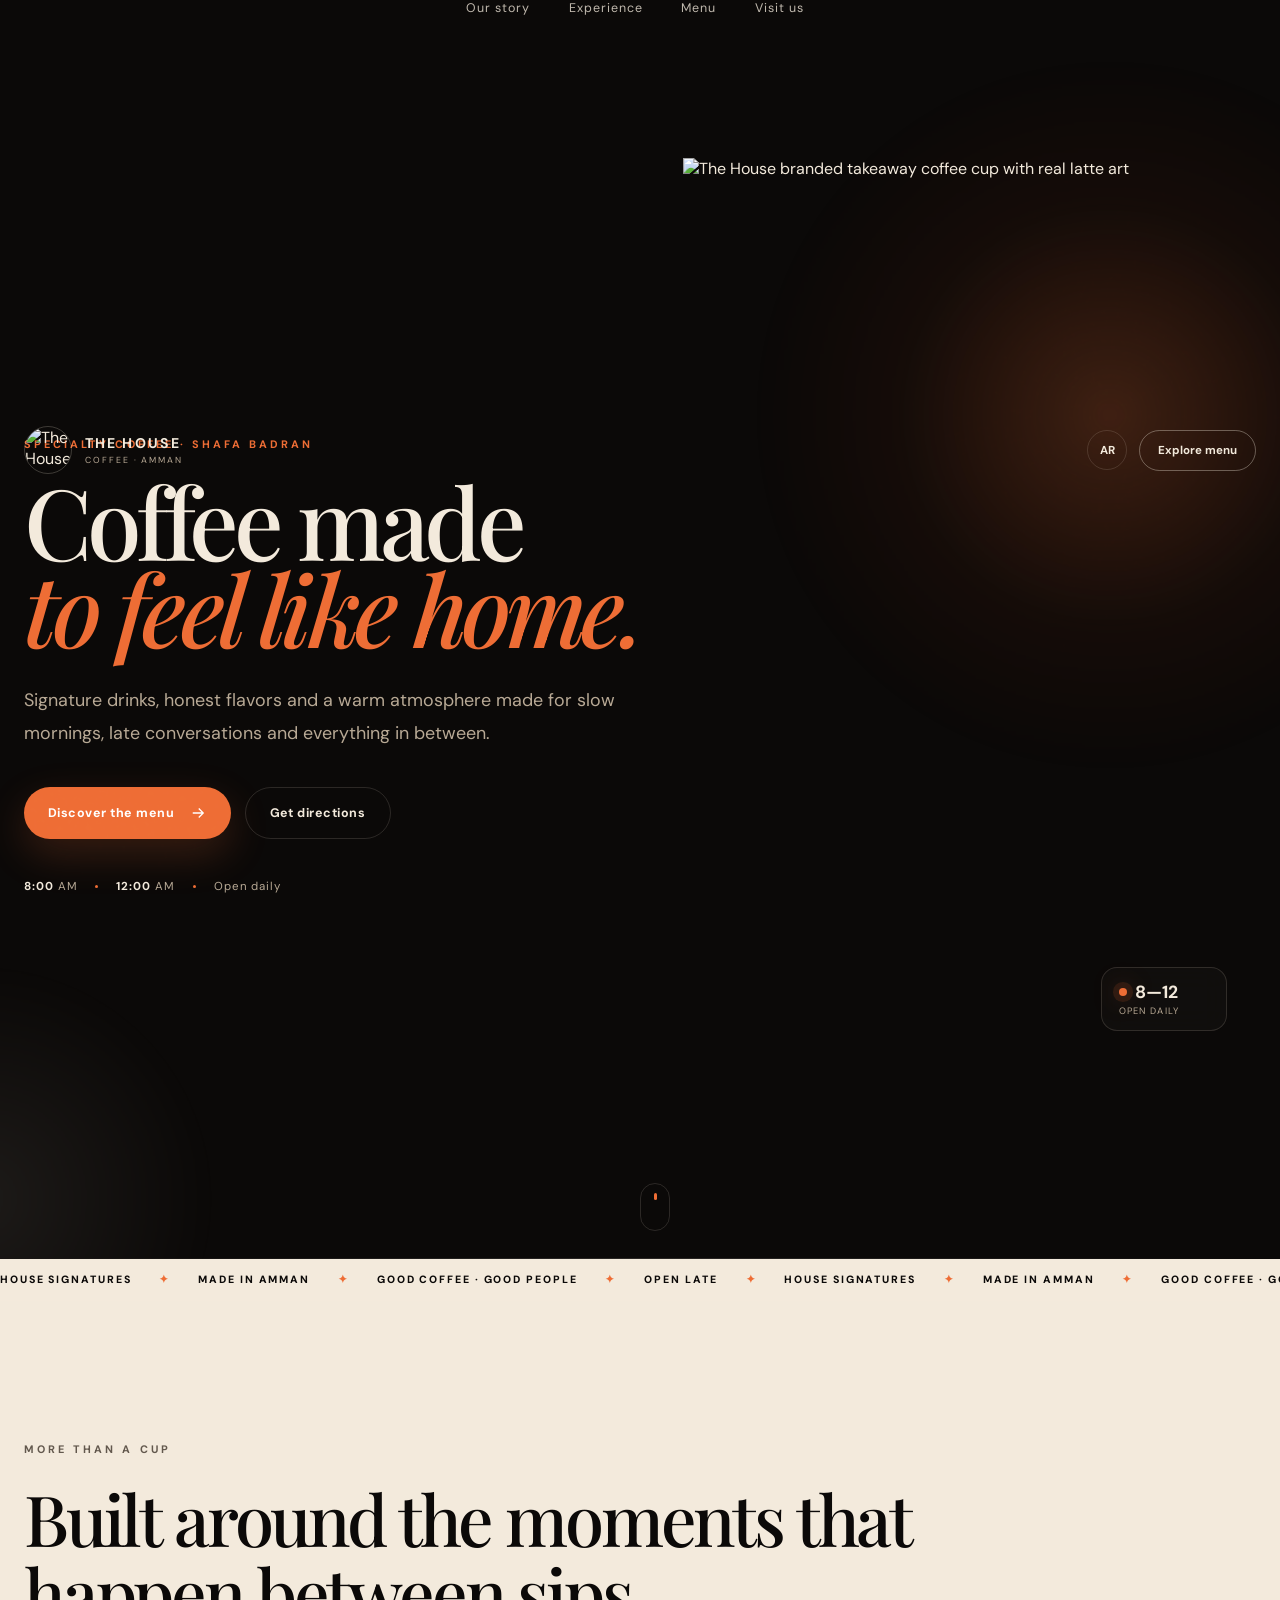
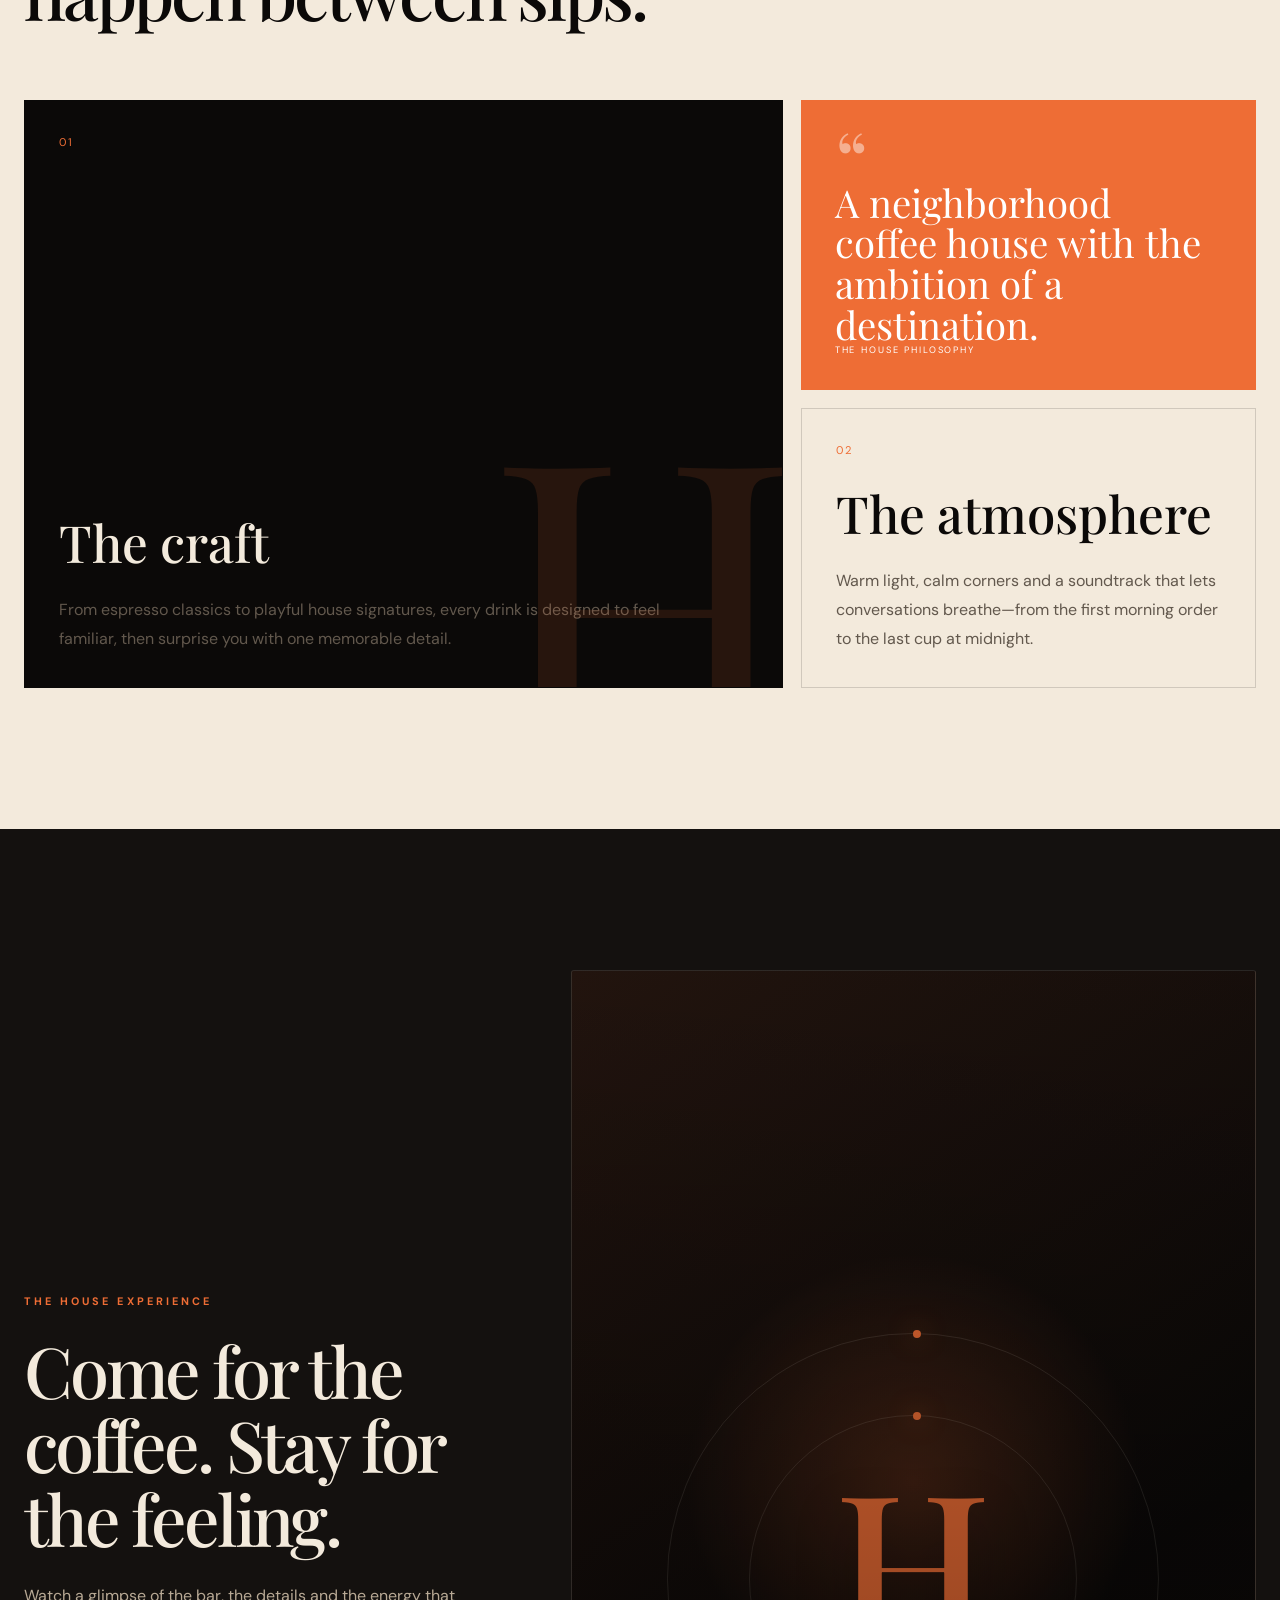
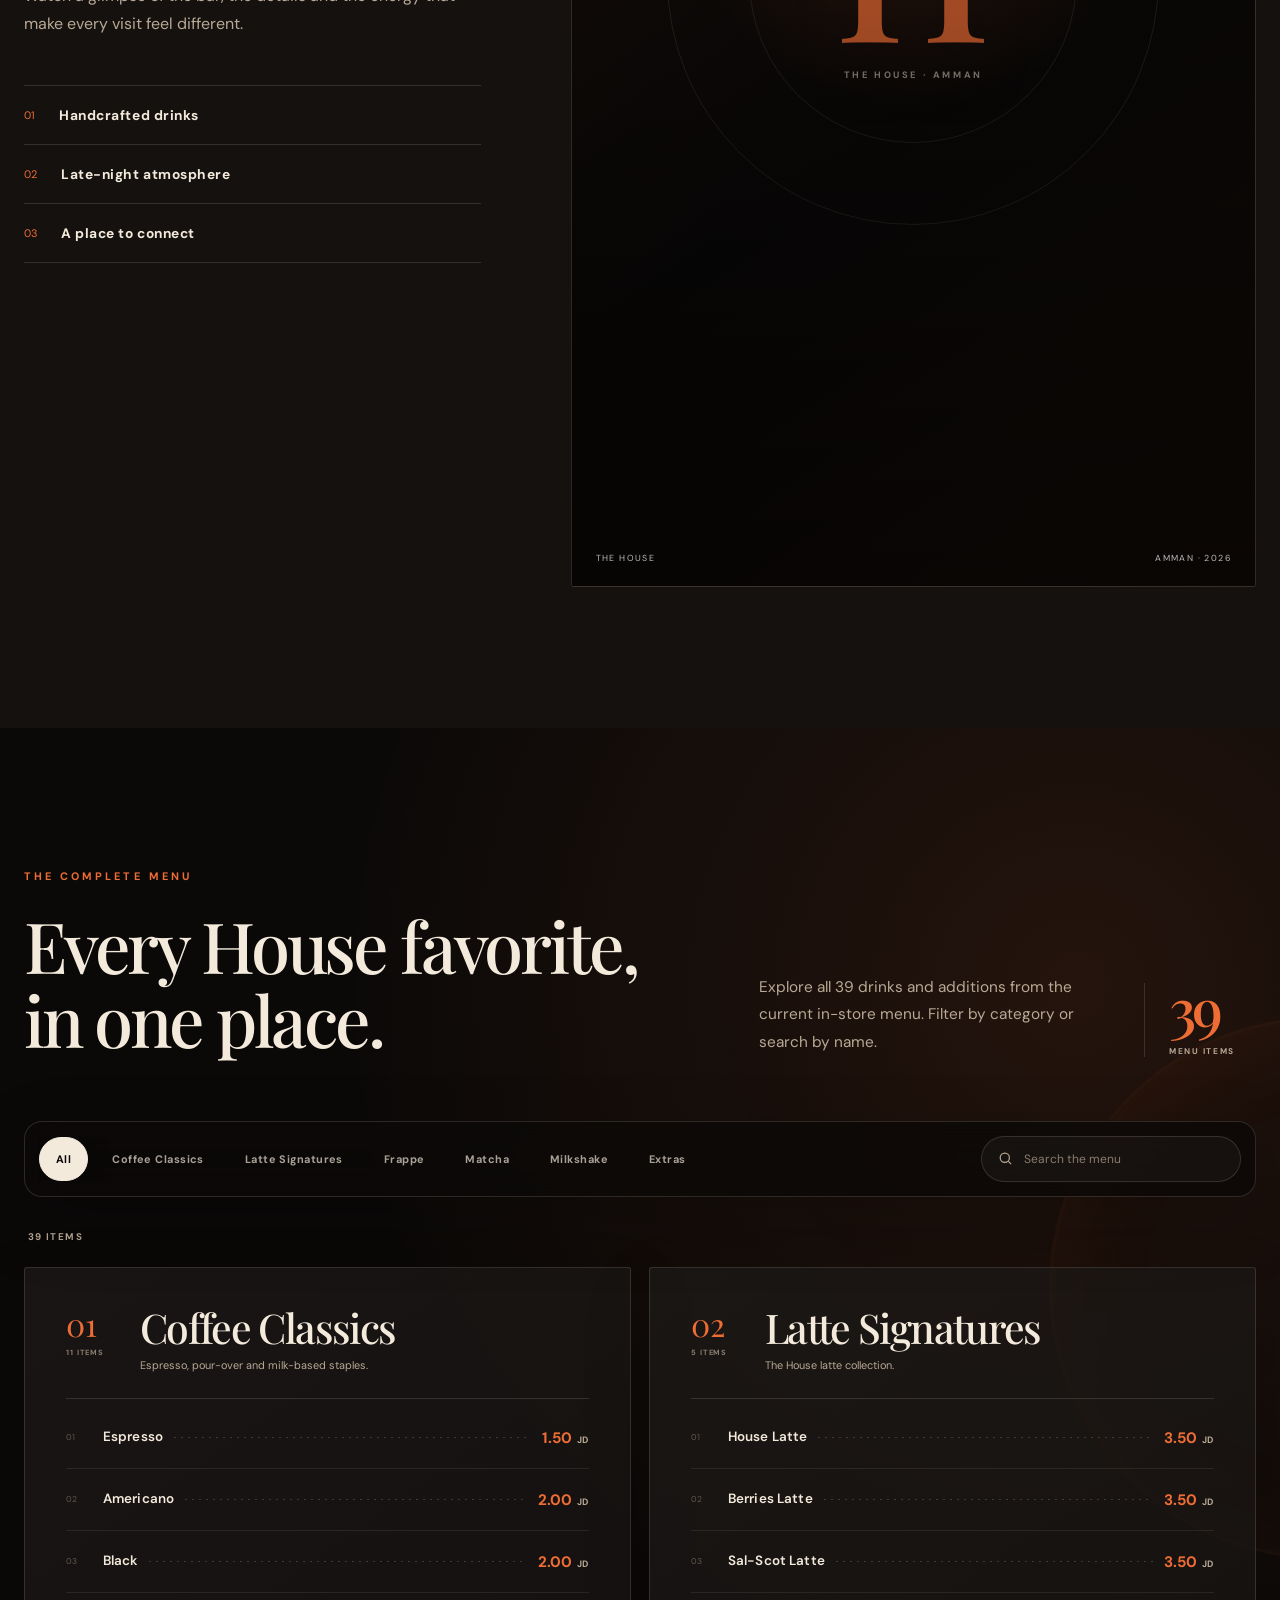
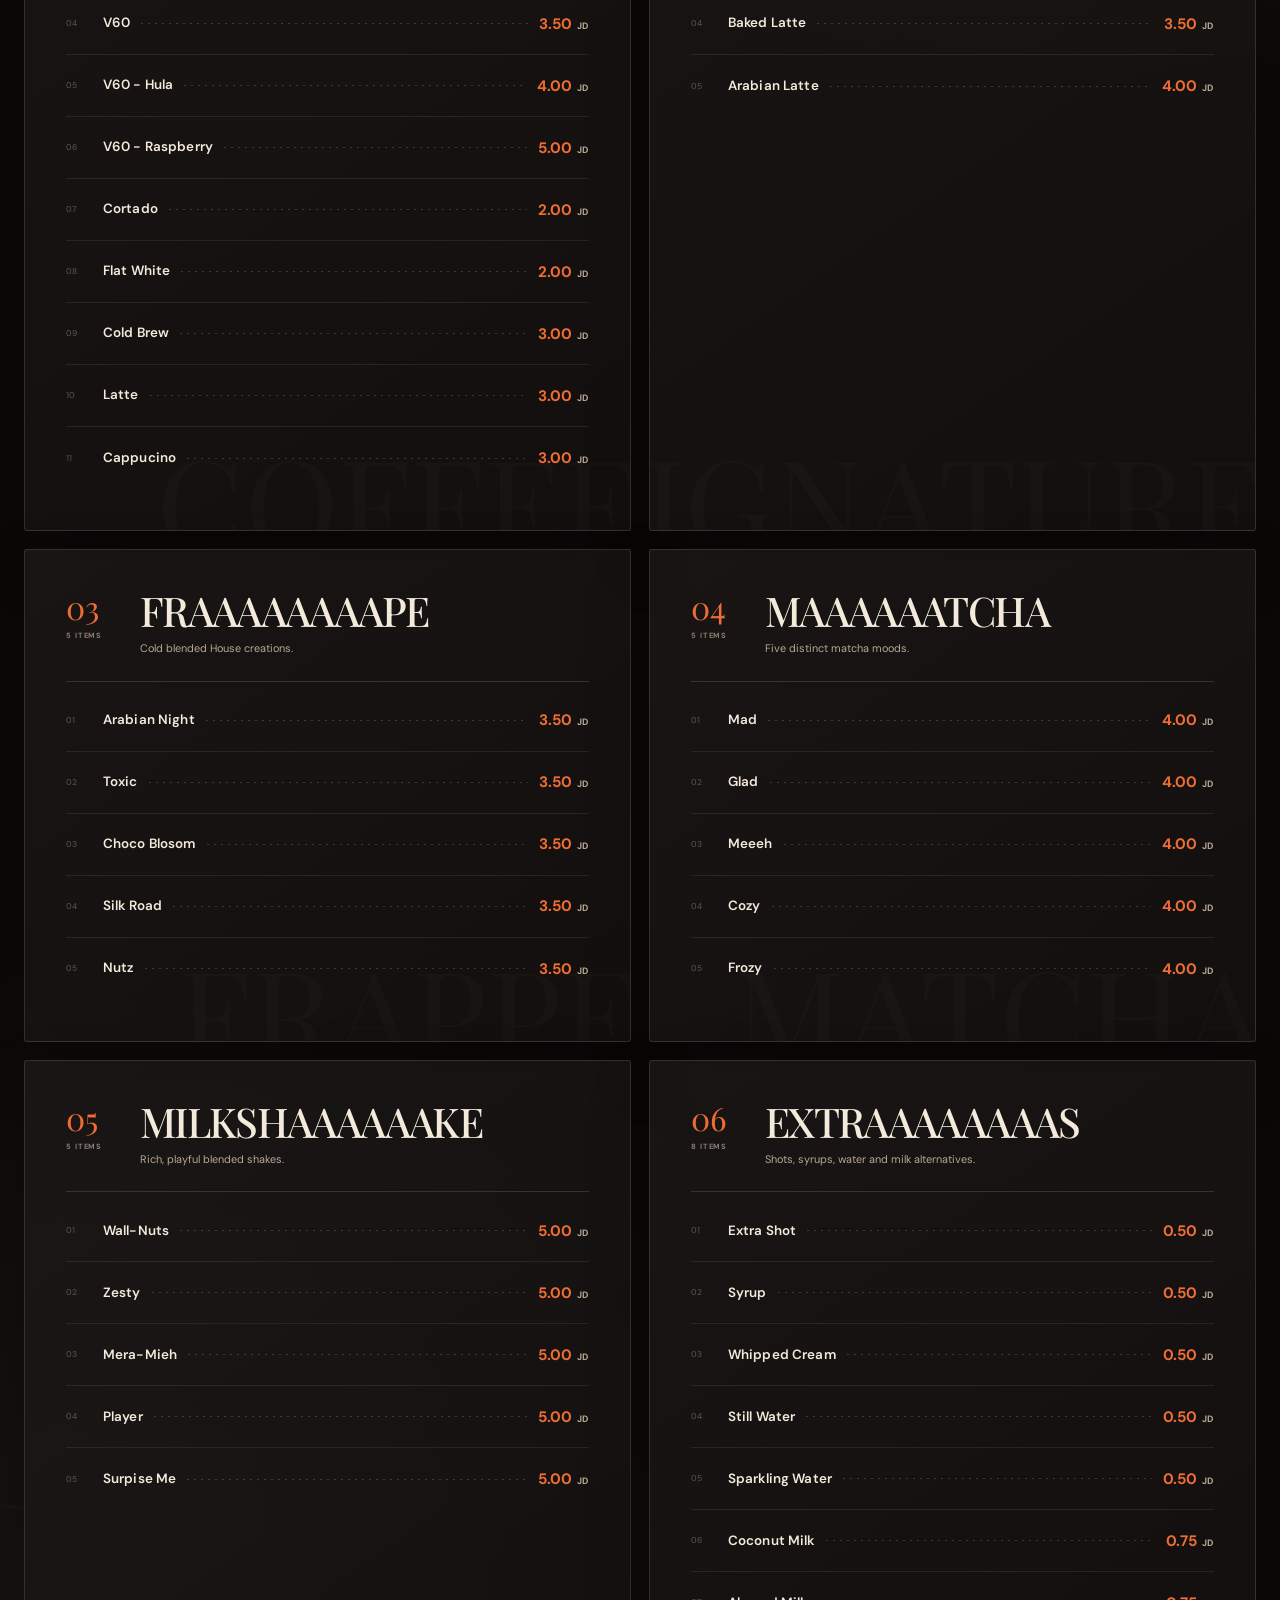
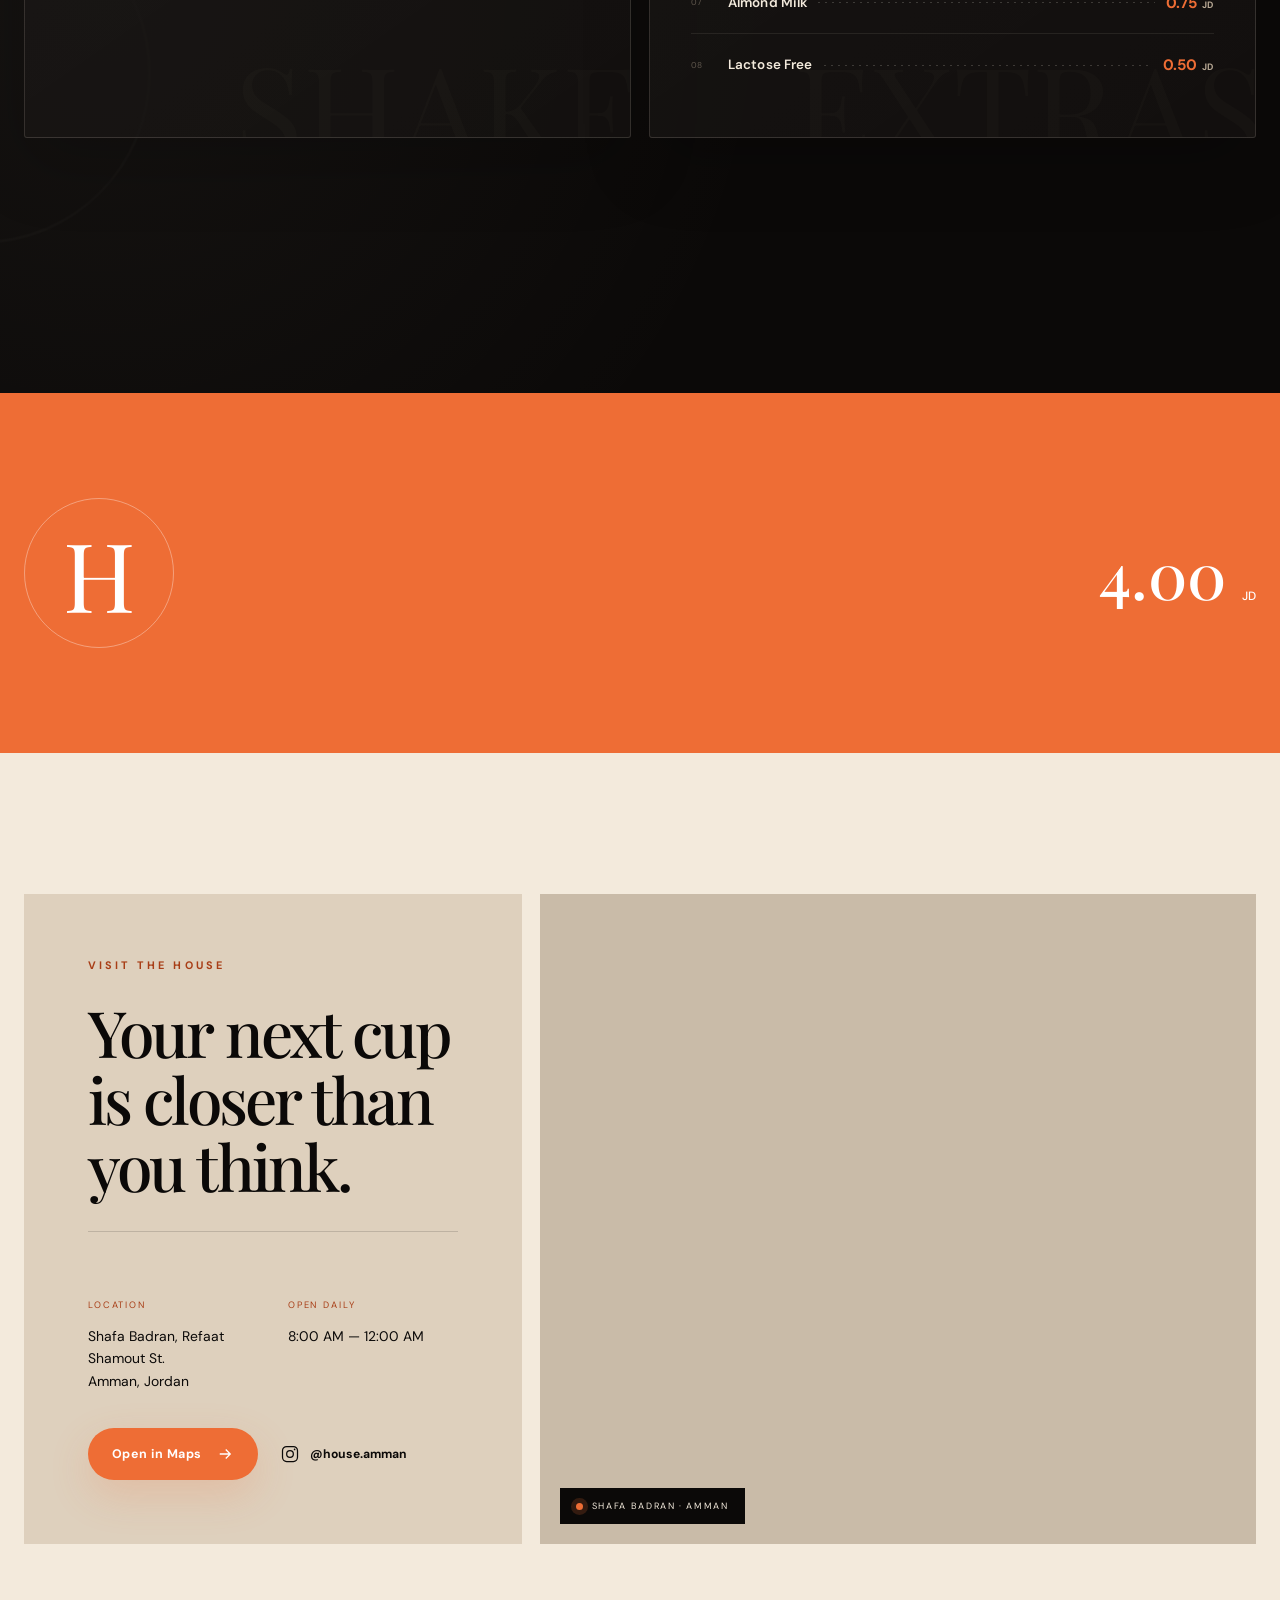
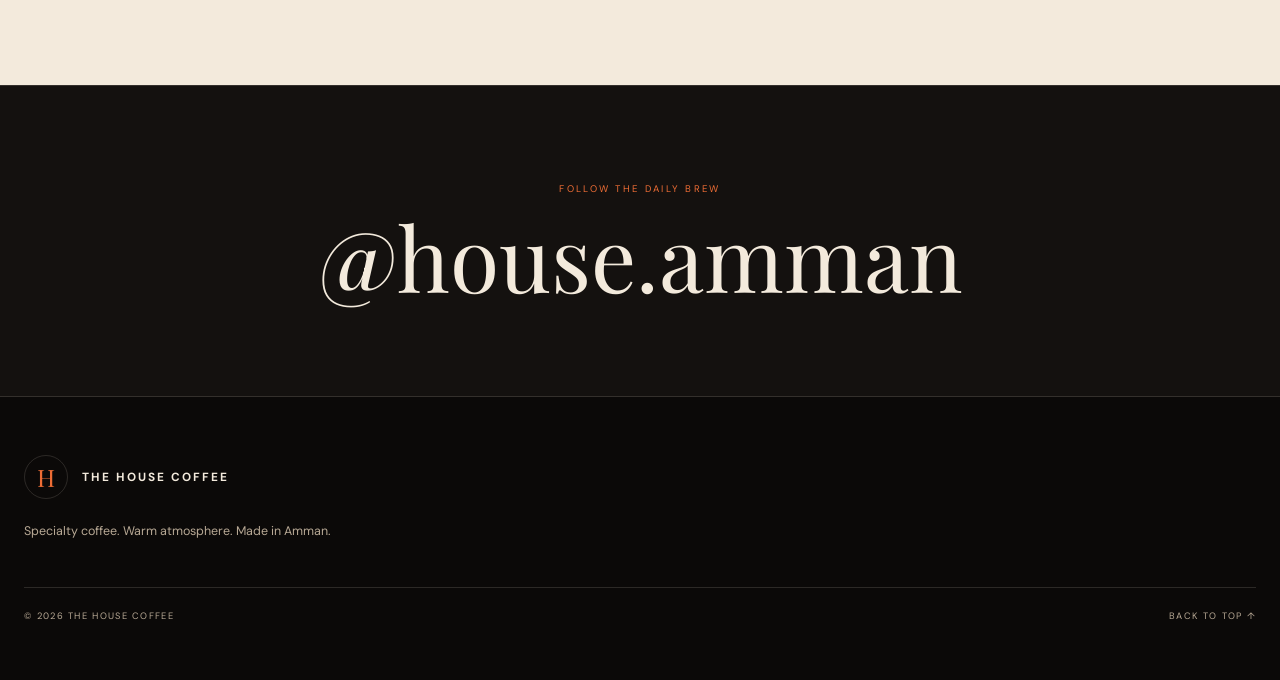
==== commit 0e28b1e5: "Update index.html" ====
--- a/the-house-premium/index.html
+++ b/the-house-premium/index.html
@@ -2,7 +2,7 @@
 <html lang="en" dir="ltr">
 <head>
   <meta charset="utf-8" />
-  <meta name="viewport" content="width=device-width, initial-scale=1" />
+  <meta name="viewport" content="width=device-width, initial-scale=1, viewport-fit=cover" />
   <meta name="theme-color" content="#0b0908" />
   <meta name="description" content="The House Coffee — specialty coffee, signature drinks and a warm late-night atmosphere in Shafa Badran, Amman." />
   <meta property="og:title" content="The House Coffee | Amman" />
@@ -32,6 +32,7 @@
   </script>
 </head>
 <body>
+  <a class="skip-link" href="#main-content" data-en="Skip to content" data-ar="انتقل إلى المحتوى">Skip to content</a>
   <div class="noise" aria-hidden="true"></div>
   <div class="cursor-glow" aria-hidden="true"></div>
   <div class="scroll-progress" aria-hidden="true"><span></span></div>
@@ -43,7 +44,7 @@
 
   <header class="site-header" id="site-header">
     <a class="brand" href="#home" aria-label="The House Coffee home">
-      <img src="assets/logo.jpg" alt="The House Coffee logo" width="52" height="52" />
+      <img src="assets/house-logo-clean.svg" alt="The House Coffee logo" width="52" height="52" />
       <span>
         <strong>THE HOUSE</strong>
         <small>COFFEE · AMMAN</small>
@@ -67,7 +68,7 @@
     </div>
   </header>
 
-  <main>
+  <main id="main-content">
     <section class="hero" id="home">
       <div class="hero-ambient hero-ambient-one"></div>
       <div class="hero-ambient hero-ambient-two"></div>
@@ -93,44 +94,48 @@
           <i></i>
           <span><b>12:00</b> AM</span>
           <i></i>
-          <span>Open daily</span>
-        </div>
-      </div>
-
-      <div class="hero-art reveal" aria-label="Abstract coffee cup illustration">
-        <div class="orbit orbit-one"><span>AMMAN</span></div>
-        <div class="orbit orbit-two"><span>HOUSE BLEND</span></div>
-        <div class="cup-stage">
-          <svg class="cup" viewBox="0 0 520 520" role="img" aria-label="A stylized cup of coffee">
+          <span data-en="Open daily" data-ar="مفتوح يومياً">Open daily</span>
+        </div>
+      </div>
+
+      <div class="hero-art reveal" aria-label="Animated realistic branded takeaway coffee cup">
+        <div class="orbit-copy orbit-copy-outer" aria-hidden="true">
+          <svg viewBox="0 0 100 100" role="presentation" focusable="false">
             <defs>
-              <radialGradient id="coffee" cx="45%" cy="40%" r="65%">
-                <stop offset="0" stop-color="#9a4d22"/>
-                <stop offset=".55" stop-color="#4c2112"/>
-                <stop offset="1" stop-color="#1b0a05"/>
-              </radialGradient>
-              <linearGradient id="ceramic" x1="0" y1="0" x2="1" y2="1">
-                <stop offset="0" stop-color="#fff9ee"/>
-                <stop offset=".52" stop-color="#e7d9c7"/>
-                <stop offset="1" stop-color="#aa9780"/>
-              </linearGradient>
-              <filter id="shadow"><feDropShadow dx="0" dy="28" stdDeviation="25" flood-opacity=".42"/></filter>
+              <path id="heroOrbitOuterPath" d="M50,50 m-46,0 a46,46 0 1,1 92,0 a46,46 0 1,1 -92,0" />
             </defs>
-            <ellipse cx="260" cy="420" rx="170" ry="32" fill="#000" opacity=".26"/>
-            <g filter="url(#shadow)" transform="rotate(-8 260 260)">
-              <path d="M375 205c72-16 111 19 106 74-4 49-48 83-111 75" fill="none" stroke="url(#ceramic)" stroke-width="42" stroke-linecap="round"/>
-              <path d="M86 174h310l-20 168c-6 54-51 95-105 95h-62c-54 0-99-41-105-95z" fill="url(#ceramic)"/>
-              <ellipse cx="241" cy="178" rx="157" ry="55" fill="#d7c7b4"/>
-              <ellipse cx="241" cy="174" rx="139" ry="42" fill="url(#coffee)"/>
-              <path d="M194 167c27-35 63-29 88-7 22 19 43 18 59 5-10 34-41 54-78 50-34-4-58-25-69-48z" fill="none" stroke="#f4e5ce" stroke-width="8" stroke-linecap="round" opacity=".92"/>
-              <path d="M211 168c18-18 38-15 54-2 13 11 25 12 37 6-8 20-27 31-49 28-20-2-34-14-42-32z" fill="none" stroke="#f4e5ce" stroke-width="6" stroke-linecap="round" opacity=".9"/>
-              <path d="M129 355c82 33 166 35 247 0" fill="none" stroke="#fff" stroke-width="5" opacity=".34"/>
-            </g>
+            <text>
+              <textPath href="#heroOrbitOuterPath" startOffset="0%">THE HOUSE • HOUSE BLEND • AMMAN • OPEN DAILY • THE HOUSE • HOUSE BLEND • AMMAN • OPEN DAILY • </textPath>
+            </text>
           </svg>
+        </div>
+        <div class="orbit-copy orbit-copy-inner" aria-hidden="true">
+          <svg viewBox="0 0 100 100" role="presentation" focusable="false">
+            <defs>
+              <path id="heroOrbitInnerPath" d="M50,50 m-34,0 a34,34 0 1,1 68,0 a34,34 0 1,1 -68,0" />
+            </defs>
+            <text>
+              <textPath href="#heroOrbitInnerPath" startOffset="0%">SPECIALTY COFFEE • THE HOUSE • SHAFA BADRAN • SPECIALTY COFFEE • THE HOUSE • SHAFA BADRAN • </textPath>
+            </text>
+          </svg>
+        </div>
+
+        <div class="cup-stage" data-cup-stage>
+          <div class="cup-float">
+            <div class="cup-tilt">
+              <div class="cup-photo-wrap">
+                <img class="house-cup-photo" src="assets/hero-realistic-cup-transparent.png" alt="The House branded takeaway coffee cup with real latte art" width="738" height="1015" />
+              </div>
+              <span class="cup-glint" aria-hidden="true"></span>
+            </div>
+          </div>
+
           <div class="steam steam-one"></div>
           <div class="steam steam-two"></div>
           <div class="steam steam-three"></div>
         </div>
-        <div class="rating-pill"><span>★</span><b>4.8</b><small>local favorite</small></div>
+
+        <div class="rating-pill"><span>●</span><b>8—12</b><small data-en="OPEN DAILY" data-ar="مفتوح يومياً">OPEN DAILY</small></div>
       </div>
 
       <a class="scroll-cue" href="#story" aria-label="Scroll to our story"><span></span></a>
@@ -187,7 +192,13 @@
       </div>
 
       <div class="video-shell reveal">
-        <video class="experience-video" muted loop playsinline preload="metadata" poster="assets/logo.jpg">
+        <div class="video-fallback" aria-hidden="true">
+          <span class="fallback-ring fallback-ring-one"></span>
+          <span class="fallback-ring fallback-ring-two"></span>
+          <strong>H</strong>
+          <small>THE HOUSE · AMMAN</small>
+        </div>
+        <video class="experience-video" muted loop playsinline preload="metadata" poster="assets/intro-poster.jpg">
           <source src="assets/intro.mp4" type="video/mp4" />
         </video>
         <button class="video-toggle" type="button" aria-label="Play atmosphere video">
@@ -199,27 +210,50 @@
     </section>
 
     <section class="menu-section section" id="menu">
+      <div class="menu-orb menu-orb-one" aria-hidden="true"></div>
+      <div class="menu-orb menu-orb-two" aria-hidden="true"></div>
+
       <div class="menu-intro reveal">
         <div>
-          <p class="eyebrow" data-en="OUR MENU" data-ar="قائمتنا">OUR MENU</p>
-          <h2 data-en="Choose your mood." data-ar="اختر مزاجك.">Choose your mood.</h2>
-        </div>
-        <p data-en="Classics when you need comfort. House signatures when you want something you will remember." data-ar="كلاسيكيات عندما تريد طعماً مألوفاً، ومشروبات مميزة عندما تريد شيئاً لا تنساه.">Classics when you need comfort. House signatures when you want something you will remember.</p>
-      </div>
-
-      <div class="menu-tabs reveal" role="tablist" aria-label="Menu categories">
-        <button class="menu-tab active" data-category="all" role="tab" aria-selected="true" data-en="All" data-ar="الكل">All</button>
-        <button class="menu-tab" data-category="coffee" role="tab" aria-selected="false" data-en="Coffee" data-ar="قهوة">Coffee</button>
-        <button class="menu-tab" data-category="signature" role="tab" aria-selected="false" data-en="Signatures" data-ar="المميزة">Signatures</button>
-        <button class="menu-tab" data-category="matcha" role="tab" aria-selected="false" data-en="Matcha" data-ar="ماتشا">Matcha</button>
-        <button class="menu-tab" data-category="shake" role="tab" aria-selected="false" data-en="Shakes" data-ar="ميلك شيك">Shakes</button>
-      </div>
-
-      <div class="menu-list" id="menu-list" aria-live="polite"></div>
+          <p class="eyebrow" data-en="THE COMPLETE MENU" data-ar="المنيو الكامل">THE COMPLETE MENU</p>
+          <h2 data-en="Every House favorite, in one place." data-ar="كل مشروبات ذا هاوس في مكان واحد.">Every House favorite, in one place.</h2>
+        </div>
+        <div class="menu-intro-copy">
+          <p data-en="Explore all 39 drinks and additions from the current in-store menu. Filter by category or search by name." data-ar="استكشف جميع المشروبات والإضافات الـ39 من المنيو الحالي داخل الكافيه. اختر التصنيف أو ابحث بالاسم.">Explore all 39 drinks and additions from the current in-store menu. Filter by category or search by name.</p>
+          <div class="menu-stat" aria-label="39 menu items">
+            <strong>39</strong>
+            <span data-en="MENU ITEMS" data-ar="عنصراً في المنيو">MENU ITEMS</span>
+          </div>
+        </div>
+      </div>
+
+      <div class="menu-toolbar reveal">
+        <div class="menu-tabs" role="tablist" aria-label="Menu categories">
+          <button class="menu-tab active" type="button" data-category="all" role="tab" aria-selected="true" data-en="All" data-ar="الكل">All</button>
+          <button class="menu-tab" type="button" data-category="coffee" role="tab" aria-selected="false" data-en="Coffee Classics" data-ar="كلاسيكيات القهوة">Coffee Classics</button>
+          <button class="menu-tab" type="button" data-category="signature" role="tab" aria-selected="false" data-en="Latte Signatures" data-ar="لاتيه مميز">Latte Signatures</button>
+          <button class="menu-tab" type="button" data-category="frappe" role="tab" aria-selected="false" data-en="Frappe" data-ar="فرابيه">Frappe</button>
+          <button class="menu-tab" type="button" data-category="matcha" role="tab" aria-selected="false" data-en="Matcha" data-ar="ماتشا">Matcha</button>
+          <button class="menu-tab" type="button" data-category="shake" role="tab" aria-selected="false" data-en="Milkshake" data-ar="ميلك شيك">Milkshake</button>
+          <button class="menu-tab" type="button" data-category="extras" role="tab" aria-selected="false" data-en="Extras" data-ar="إضافات">Extras</button>
+        </div>
+
+        <label class="menu-search" for="menu-search-input">
+          <svg viewBox="0 0 24 24" aria-hidden="true"><circle cx="11" cy="11" r="6.5"></circle><path d="m16 16 4 4"></path></svg>
+          <input id="menu-search-input" type="search" autocomplete="off" spellcheck="false" data-placeholder-en="Search the menu" data-placeholder-ar="ابحث في المنيو" placeholder="Search the menu" />
+        </label>
+      </div>
+
+      <div class="menu-results-meta reveal" aria-live="polite">
+        <span id="menu-result-count">39 items</span>
+        <button id="menu-clear" type="button" hidden data-en="Clear search" data-ar="مسح البحث">Clear search</button>
+      </div>
+
+      <div class="menu-list reveal" id="menu-list" aria-live="polite"></div>
 
       <div class="menu-note reveal">
         <span>+</span>
-        <p data-en="Plant milk, extra shots and flavor additions are available. Ask the barista for today’s recommendation." data-ar="يتوفر حليب نباتي، شوتات إضافية ونكهات متنوعة. اسأل الباريستا عن اقتراح اليوم.">Plant milk, extra shots and flavor additions are available. Ask the barista for today’s recommendation.</p>
+        <p data-en="All prices are in Jordanian dinar and include 16% sales tax. Service is self-service. Please notify our team before ordering if you have any allergies." data-ar="جميع الأسعار بالدينار الأردني وتشمل ضريبة مبيعات 16%. الخدمة ذاتية. يرجى إبلاغ فريقنا قبل الطلب في حال وجود أي حساسية.">All prices are in Jordanian dinar and include 16% sales tax. Service is self-service. Please notify our team before ordering if you have any allergies.</p>
       </div>
     </section>
 
@@ -250,7 +284,7 @@
         </div>
 
         <div class="visit-actions">
-          <a class="button button-primary" href="https://www.google.com/maps/search/?api=1&query=The+House+Coffee+Amman" target="_blank" rel="noopener">
+          <a class="button button-primary" href="https://www.google.com/maps/search/?api=1&query=32.0452162%2C35.923683" target="_blank" rel="noopener">
             <span data-en="Open in Maps" data-ar="افتح الخريطة">Open in Maps</span>
             <svg viewBox="0 0 24 24" aria-hidden="true"><path d="M5 12h14M13 6l6 6-6 6"/></svg>
           </a>
@@ -262,7 +296,7 @@
       </div>
 
       <div class="map-shell reveal">
-        <iframe title="The House Coffee location" loading="lazy" referrerpolicy="no-referrer-when-downgrade" src="https://www.google.com/maps?q=The%20House%20Coffee%20Amman&output=embed"></iframe>
+        <iframe title="The House Coffee location" loading="lazy" referrerpolicy="no-referrer-when-downgrade" src="https://www.google.com/maps?q=32.0452162,35.923683&z=16&output=embed"></iframe>
         <div class="map-label"><span></span> SHAFA BADRAN · AMMAN</div>
       </div>
     </section>
--- a/the-house-premium/style.css
+++ b/the-house-premium/style.css
@@ -161,6 +161,75 @@
 .experience-copy li b { font-size:.86rem; letter-spacing:.04em; }
 .video-shell { min-height:660px; position:relative; overflow:hidden; border-radius:3px; background:linear-gradient(135deg,#20150f,#070606); border:1px solid var(--line); }
 .video-shell::before { content:""; position:absolute; inset:0; z-index:1; background:linear-gradient(180deg,rgba(0,0,0,.06),rgba(0,0,0,.56)); pointer-events:none; }
+
+.video-fallback {
+  position: absolute;
+  inset: 0;
+  z-index: 0;
+  display: grid;
+  place-content: center;
+  place-items: center;
+  overflow: hidden;
+  background:
+    radial-gradient(circle at 50% 42%, rgba(238,109,53,.24), transparent 29%),
+    linear-gradient(145deg, #24150f 0%, #0b0908 58%, #160d09 100%);
+}
+.video-fallback::before {
+  content: "";
+  position: absolute;
+  inset: 0;
+  background: linear-gradient(115deg, transparent 28%, rgba(255,255,255,.045) 45%, transparent 61%);
+  transform: translateX(-100%);
+  animation: fallbackSweep 5.8s var(--ease) infinite;
+}
+.video-fallback strong {
+  position: relative;
+  z-index: 2;
+  font-family: "Playfair Display", serif;
+  font-size: clamp(7rem, 16vw, 13rem);
+  font-weight: 500;
+  line-height: .8;
+  color: var(--orange);
+  text-shadow: 0 25px 60px rgba(0,0,0,.32);
+  animation: fallbackFloat 5s ease-in-out infinite;
+}
+.video-fallback small {
+  position: relative;
+  z-index: 2;
+  margin-top: 30px;
+  color: rgba(243,234,220,.7);
+  font-size: .58rem;
+  font-weight: 700;
+  letter-spacing: .28em;
+}
+.fallback-ring {
+  position: absolute;
+  left: 50%;
+  top: 50%;
+  border: 1px solid rgba(243,234,220,.12);
+  border-radius: 50%;
+  transform: translate(-50%,-50%);
+}
+.fallback-ring::after {
+  content: "";
+  position: absolute;
+  top: -4px;
+  left: 50%;
+  width: 8px;
+  height: 8px;
+  border-radius: 50%;
+  background: var(--orange);
+  box-shadow: 0 0 24px rgba(238,109,53,.72);
+}
+.fallback-ring-one { width: 72%; aspect-ratio: 1; animation: fallbackSpin 19s linear infinite; }
+.fallback-ring-two { width: 48%; aspect-ratio: 1; animation: fallbackSpin 13s linear infinite reverse; }
+.video-shell.video-ready .video-fallback { opacity: 0; visibility: hidden; transition: opacity .6s ease, visibility .6s ease; }
+.video-shell.video-ready .experience-video { opacity: .72; }
+.video-shell:not(.video-ready) .experience-video { opacity: 0; }
+.video-shell.video-unavailable .video-toggle { display: none; }
+@keyframes fallbackSweep { 0%, 22% { transform: translateX(-115%); } 65%, 100% { transform: translateX(115%); } }
+@keyframes fallbackFloat { 0%,100% { transform: translateY(0); } 50% { transform: translateY(-10px); } }
+@keyframes fallbackSpin { from { transform: translate(-50%,-50%) rotate(0); } to { transform: translate(-50%,-50%) rotate(360deg); } }
 .experience-video { width:100%; height:100%; min-height:660px; object-fit:cover; opacity:.72; }
 .video-toggle { position:absolute; z-index:2; inset:0; margin:auto; width:140px; height:140px; border-radius:50%; border:1px solid rgba(255,255,255,.5); background:rgba(11,9,8,.24); backdrop-filter:blur(10px); display:grid; place-content:center; gap:11px; cursor:pointer; transition:.35s var(--ease); }
 .video-toggle:hover { transform:scale(1.07); background:rgba(238,109,53,.82); border-color:transparent; }
@@ -294,8 +363,965 @@
   .site-nav a { font-size:2rem; }
 }
 
-@media (pointer: coarse), (prefers-reduced-motion: reduce) {
-  .cursor-glow { display:none; }
-  *, *::before, *::after { animation-duration:.01ms !important; animation-iteration-count:1 !important; scroll-behavior:auto !important; transition-duration:.01ms !important; }
-  .reveal { opacity:1; transform:none; }
-}
+
+
+/* =========================================================
+   PREMIUM RESPONSIVE EXPERIENCE — MOBILE / TABLET
+   Keeps the visual motion on touch devices while tuning scale,
+   spacing and performance for smaller screens.
+   ========================================================= */
+
+html {
+  -webkit-text-size-adjust: 100%;
+  text-size-adjust: 100%;
+}
+
+body {
+  min-height: 100%;
+  overscroll-behavior-y: none;
+  -webkit-tap-highlight-color: transparent;
+}
+
+button,
+a {
+  touch-action: manipulation;
+}
+
+@supports (height: 100dvh) {
+  .hero { min-height: 100dvh; }
+  .site-nav { min-height: 100dvh; }
+}
+
+@media (max-width: 1080px) {
+  .site-header {
+    grid-template-columns: auto 1fr auto auto;
+    gap: 14px;
+  }
+
+  .brand { grid-column: 1; }
+  .header-actions { grid-column: 3; }
+  .menu-toggle {
+    grid-column: 4;
+    order: initial;
+    justify-self: end;
+  }
+
+  .site-nav {
+    inset: 0;
+    min-height: 100svh;
+    padding: calc(var(--header-h) + 48px) 28px max(42px, env(safe-area-inset-bottom));
+    background:
+      radial-gradient(circle at 78% 18%, rgba(238,109,53,.18), transparent 34%),
+      linear-gradient(180deg, rgba(11,9,8,.995), rgba(11,9,8,.985));
+    backdrop-filter: blur(22px);
+    -webkit-backdrop-filter: blur(22px);
+    transform: translateY(-16px) scale(.985);
+    transition: opacity .42s var(--ease), visibility .42s var(--ease), transform .42s var(--ease);
+  }
+
+  .site-nav::before {
+    content: "THE HOUSE";
+    position: absolute;
+    left: 50%;
+    bottom: max(30px, env(safe-area-inset-bottom));
+    transform: translateX(-50%);
+    color: rgba(243,234,220,.22);
+    font-size: .56rem;
+    font-weight: 700;
+    letter-spacing: .32em;
+    white-space: nowrap;
+  }
+
+  .site-nav.open { transform: none; }
+
+  .site-nav a {
+    opacity: 0;
+    transform: translateY(18px);
+    transition: opacity .38s var(--ease), transform .38s var(--ease), color .25s ease;
+  }
+
+  .site-nav.open a { opacity: 1; transform: none; }
+  .site-nav.open a:nth-child(1) { transition-delay: .08s; }
+  .site-nav.open a:nth-child(2) { transition-delay: .13s; }
+  .site-nav.open a:nth-child(3) { transition-delay: .18s; }
+  .site-nav.open a:nth-child(4) { transition-delay: .23s; }
+
+  .hero {
+    min-height: auto;
+    padding-bottom: 64px;
+  }
+
+  .experience-video,
+  .video-shell { min-height: 0; }
+}
+
+@media (max-width: 720px) {
+  :root {
+    --header-h: 70px;
+    --mobile-gutter: clamp(18px, 5.1vw, 24px);
+  }
+
+  html { scroll-padding-top: 76px; }
+
+  .noise { opacity: .025; }
+
+  .site-header {
+    height: calc(var(--header-h) + env(safe-area-inset-top));
+    padding: env(safe-area-inset-top) var(--mobile-gutter) 0;
+    grid-template-columns: auto 1fr auto auto;
+    gap: 8px;
+  }
+
+  .site-header.scrolled {
+    height: calc(64px + env(safe-area-inset-top));
+    background: rgba(11,9,8,.9);
+    backdrop-filter: blur(20px) saturate(1.15);
+    -webkit-backdrop-filter: blur(20px) saturate(1.15);
+  }
+
+  .brand { gap: 10px; min-width: 0; }
+  .brand img { width: 40px; height: 40px; }
+  .brand strong { font-size: .68rem; letter-spacing: .13em; white-space: nowrap; }
+  .brand small { display: none; }
+
+  .lang-toggle {
+    width: 40px;
+    height: 40px;
+    min-width: 40px;
+    background: rgba(255,255,255,.025);
+  }
+
+  .menu-toggle {
+    width: 44px;
+    height: 44px;
+    min-width: 44px;
+  }
+
+  .site-nav {
+    gap: clamp(20px, 4vh, 32px);
+    padding-left: var(--mobile-gutter);
+    padding-right: var(--mobile-gutter);
+  }
+
+  .site-nav a {
+    font-size: clamp(2rem, 10vw, 3rem);
+    line-height: 1;
+    text-align: center;
+  }
+
+  .hero {
+    display: block;
+    min-height: auto;
+    padding:
+      calc(var(--header-h) + env(safe-area-inset-top) + 54px)
+      var(--mobile-gutter)
+      54px;
+    text-align: left;
+    overflow: clip;
+  }
+
+  body.is-arabic .hero { text-align: right; }
+
+  .hero-copy { max-width: 620px; margin: 0; }
+
+  .eyebrow {
+    margin-bottom: 20px;
+    font-size: .61rem;
+    line-height: 1.6;
+    letter-spacing: .2em;
+  }
+
+  .hero h1 {
+    max-width: 100%;
+    font-size: clamp(3.05rem, 15.4vw, 5.25rem);
+    line-height: .91;
+    letter-spacing: -.052em;
+    text-wrap: balance;
+  }
+
+  .hero-lead {
+    max-width: 38rem;
+    margin: 26px 0 0;
+    font-size: clamp(.93rem, 3.8vw, 1.05rem);
+    line-height: 1.72;
+  }
+
+  .hero-actions {
+    display: grid;
+    grid-template-columns: 1fr;
+    gap: 10px;
+    margin-top: 30px;
+  }
+
+  .button {
+    width: 100%;
+    min-height: 54px;
+    padding: 0 22px;
+  }
+
+  .button-primary { box-shadow: 0 14px 36px rgba(238,109,53,.2); }
+
+  .hero-meta {
+    justify-content: flex-start;
+    flex-wrap: wrap;
+    row-gap: 9px;
+    margin-top: 28px;
+    font-size: .59rem;
+    letter-spacing: .07em;
+  }
+
+  body.is-arabic .hero-meta { justify-content: flex-start; }
+
+  .hero-art {
+    min-height: 0;
+    height: auto;
+    margin: 26px -8vw 0;
+    padding: 8px 0 18px;
+  }
+
+  .cup-stage {
+    width: min(112vw, 480px);
+    max-width: none;
+  }
+
+  .cup { animation: floatMobile 5.6s ease-in-out infinite; }
+  @keyframes floatMobile {
+    0%, 100% { transform: translateY(0) rotate(-.5deg); }
+    50% { transform: translateY(-11px) rotate(1deg); }
+  }
+
+  .orbit-one { animation-duration: 28s; }
+  .orbit-two { animation-duration: 22s; }
+  .steam { transform: scale(.78); transform-origin: top center; }
+
+  .rating-pill {
+    right: 10%;
+    bottom: 10%;
+    padding: 11px 14px;
+    border-radius: 14px;
+    box-shadow: 0 16px 38px rgba(0,0,0,.2);
+  }
+
+  .brand-strip { padding: 12px 0; }
+  .marquee { gap: 22px; animation-duration: 19s; font-size: .59rem; }
+
+  .section {
+    padding: clamp(76px, 22vw, 104px) var(--mobile-gutter);
+  }
+
+  .section h2 {
+    font-size: clamp(2.55rem, 12.3vw, 4.05rem);
+    line-height: 1.02;
+    text-wrap: balance;
+  }
+
+  .story-grid { gap: 12px; margin-top: 38px; }
+
+  .story-card,
+  .story-quote {
+    min-height: 250px;
+    padding: 25px;
+    border-radius: 2px;
+  }
+
+  .story-card-main { min-height: 405px; }
+  .story-card-main::after { right: -28px; bottom: -72px; font-size: 18rem; }
+  .story-card h3 { font-size: clamp(2.3rem, 10vw, 3.45rem); }
+  .story-card p { font-size: .91rem; line-height: 1.72; }
+  .story-quote blockquote { font-size: clamp(2rem, 9vw, 2.9rem); }
+
+  .experience { gap: 42px; }
+  .experience-copy > p:not(.eyebrow) { font-size: .94rem; }
+  .experience-copy ul { margin-top: 34px; }
+  .experience-copy li { min-height: 58px; padding: 17px 0; }
+
+  .video-shell {
+    width: 100%;
+    min-height: 0;
+    aspect-ratio: 4 / 5;
+    border-radius: 2px;
+    box-shadow: 0 28px 70px rgba(0,0,0,.26);
+  }
+
+  .experience-video {
+    width: 100%;
+    height: 100%;
+    min-height: 0;
+  }
+
+  .video-toggle {
+    width: 104px;
+    height: 104px;
+  }
+
+  .video-caption { left: 16px; right: 16px; bottom: 16px; }
+
+  .menu-intro { gap: 24px; }
+  .menu-intro > p { font-size: .93rem; }
+
+  .menu-tabs {
+    margin: 40px calc(var(--mobile-gutter) * -1) 0;
+    padding: 0 var(--mobile-gutter) 17px;
+    gap: 8px;
+    scroll-snap-type: x proximity;
+    scroll-padding-inline: var(--mobile-gutter);
+    overscroll-behavior-inline: contain;
+  }
+
+  .menu-tab {
+    min-height: 44px;
+    padding: 10px 18px;
+    scroll-snap-align: start;
+  }
+
+  .menu-list { margin-top: 8px; }
+
+  .menu-item-card {
+    min-height: 104px;
+    gap: 14px;
+    padding: 22px 0;
+  }
+
+  .menu-item-card h3 {
+    font-size: clamp(1.35rem, 6vw, 1.65rem);
+    line-height: 1.2;
+  }
+
+  .menu-item-card p { max-width: 92%; font-size: .72rem; }
+  .menu-item-card strong { padding-top: 3px; white-space: nowrap; }
+  .menu-badge { display: block; width: max-content; margin: 7px 0 0; }
+  body.is-arabic .menu-badge { margin: 7px 0 0; }
+
+  .menu-note { align-items: flex-start; margin-top: 34px; }
+
+  .signature-banner {
+    min-height: 0;
+    padding: 70px var(--mobile-gutter);
+    gap: 26px;
+    text-align: left;
+  }
+
+  body.is-arabic .signature-banner { text-align: right; }
+
+  .signature-mark {
+    width: 90px;
+    height: 90px;
+    font-size: 3.6rem;
+  }
+
+  .signature-banner h2 {
+    font-size: clamp(3.3rem, 16vw, 5.2rem);
+    line-height: .88;
+  }
+
+  .signature-banner > strong { font-size: 3rem; }
+
+  .visit { gap: 0; }
+
+  .visit-panel {
+    min-height: auto;
+    padding: 70px var(--mobile-gutter);
+  }
+
+  .visit-panel h2 { font-size: clamp(2.65rem, 12vw, 4rem); }
+
+  .visit-details {
+    margin-top: 58px;
+    padding-top: 30px;
+    gap: 24px;
+  }
+
+  .visit-actions {
+    align-items: stretch;
+    flex-direction: column;
+    gap: 18px;
+  }
+
+  .social-link {
+    min-height: 44px;
+    justify-content: center;
+  }
+
+  .map-shell,
+  .map-shell iframe {
+    min-height: 420px;
+    height: 58svh;
+    max-height: 540px;
+  }
+
+  .map-label {
+    max-width: calc(100% - 32px);
+    left: 16px;
+    bottom: 16px;
+    padding: 11px 13px;
+    font-size: .51rem;
+    letter-spacing: .13em;
+  }
+
+  .instagram-section { padding: 78px var(--mobile-gutter); }
+  .instagram-section a {
+    max-width: 100%;
+    font-size: clamp(2.55rem, 12vw, 4.4rem);
+    overflow-wrap: anywhere;
+  }
+
+  .site-footer {
+    padding: 48px var(--mobile-gutter) calc(34px + env(safe-area-inset-bottom));
+  }
+
+  .site-footer > p { margin-bottom: 38px; line-height: 1.7; }
+  .site-footer > div { line-height: 1.7; }
+
+  .reveal {
+    transform: translateY(20px) scale(.992);
+    transition-duration: .72s;
+  }
+
+  .menu-item-card { animation-duration: .34s; }
+}
+
+@media (max-width: 420px) {
+  :root { --mobile-gutter: 18px; }
+
+  .brand strong { max-width: 94px; overflow: hidden; text-overflow: ellipsis; }
+  .hero h1 { font-size: clamp(2.9rem, 15vw, 4rem); }
+  .hero-art { margin-left: -12vw; margin-right: -12vw; }
+  .rating-pill { right: 9%; bottom: 9%; }
+  .story-card-main { min-height: 370px; }
+  .video-toggle { width: 92px; height: 92px; }
+  .video-toggle small { font-size: .49rem; }
+  .menu-item-card p { max-width: 100%; }
+  .signature-banner { padding-top: 60px; padding-bottom: 60px; }
+}
+
+@media (max-width: 350px) {
+  .brand span { display: none; }
+  .hero h1 { font-size: 2.75rem; }
+  .hero-meta i { display: none; }
+  .hero-meta { gap: 7px 12px; }
+  .menu-item-card { grid-template-columns: 1fr; }
+  .menu-item-card strong { justify-self: start; }
+}
+
+/* Touch devices keep motion, but remove hover-only effects and heavy cursor work. */
+@media (hover: none) and (pointer: coarse) {
+  .cursor-glow { display: none; }
+  .button:hover,
+  .instagram-section a:hover,
+  .video-toggle:hover { transform: none; }
+  .button:active { transform: scale(.985); }
+  .menu-tab:active,
+  .lang-toggle:active,
+  .menu-toggle:active { transform: scale(.96); }
+  .site-nav a::after { display: none; }
+}
+
+/* Accessibility: only users who explicitly request reduced motion lose animation. */
+@media (prefers-reduced-motion: reduce) {
+  html { scroll-behavior: auto; }
+  *, *::before, *::after {
+    animation-duration: .01ms !important;
+    animation-iteration-count: 1 !important;
+    transition-duration: .01ms !important;
+  }
+  .reveal { opacity: 1; transform: none; }
+}
+
+/* =========================================================
+   THE HOUSE — PREMIUM MENU SYSTEM
+   Editorial digital menu, search, filtering and accessibility.
+   ========================================================= */
+
+.skip-link {
+  position: fixed;
+  left: 18px;
+  top: 14px;
+  z-index: 12000;
+  padding: 11px 16px;
+  border-radius: 999px;
+  background: var(--cream);
+  color: var(--ink);
+  font-size: .75rem;
+  font-weight: 700;
+  transform: translateY(-160%);
+  transition: transform .2s ease;
+}
+.skip-link:focus { transform: translateY(0); }
+
+.rating-pill {
+  grid-template-columns: auto 1fr;
+  min-width: 126px;
+}
+.rating-pill > span {
+  width: 8px;
+  height: 8px;
+  overflow: hidden;
+  color: var(--orange);
+  border-radius: 50%;
+  background: var(--orange);
+  box-shadow: 0 0 0 6px rgba(238,109,53,.12), 0 0 24px rgba(238,109,53,.65);
+}
+.rating-pill b { font-variant-numeric: tabular-nums; }
+
+.menu-section {
+  position: relative;
+  isolation: isolate;
+  overflow: clip;
+  background:
+    radial-gradient(circle at 84% 9%, rgba(238,109,53,.11), transparent 26%),
+    radial-gradient(circle at 8% 86%, rgba(243,234,220,.045), transparent 25%),
+    var(--ink);
+}
+.menu-orb {
+  position: absolute;
+  z-index: -1;
+  border-radius: 50%;
+  pointer-events: none;
+  filter: blur(1px);
+}
+.menu-orb-one {
+  width: 540px;
+  height: 540px;
+  right: -310px;
+  top: 290px;
+  border: 1px solid rgba(238,109,53,.15);
+  box-shadow: 0 0 120px rgba(238,109,53,.06) inset;
+}
+.menu-orb-two {
+  width: 340px;
+  height: 340px;
+  left: -190px;
+  bottom: 150px;
+  border: 1px solid rgba(243,234,220,.08);
+}
+
+.menu-intro {
+  display: grid;
+  grid-template-columns: minmax(0, 1.12fr) minmax(300px, .88fr);
+  gap: clamp(42px, 8vw, 110px);
+  align-items: end;
+}
+.menu-intro > div:first-child { max-width: 760px; }
+.menu-intro-copy {
+  display: grid;
+  grid-template-columns: 1fr auto;
+  gap: 30px;
+  align-items: end;
+}
+.menu-intro-copy > p {
+  color: var(--muted);
+  line-height: 1.8;
+  max-width: 510px;
+  font-size: .96rem;
+}
+.menu-stat {
+  min-width: 112px;
+  padding-left: 24px;
+  border-left: 1px solid var(--line);
+}
+.menu-stat strong {
+  display: block;
+  color: var(--orange);
+  font-family: "Playfair Display", serif;
+  font-size: 3.7rem;
+  font-weight: 500;
+  line-height: .85;
+  letter-spacing: -.06em;
+  font-variant-numeric: tabular-nums;
+}
+.menu-stat span {
+  display: block;
+  margin-top: 12px;
+  color: var(--muted);
+  font-size: .52rem;
+  font-weight: 700;
+  letter-spacing: .19em;
+  white-space: nowrap;
+}
+
+.menu-toolbar {
+  position: sticky;
+  top: 76px;
+  z-index: 20;
+  display: grid;
+  grid-template-columns: minmax(0, 1fr) 260px;
+  gap: 20px;
+  align-items: center;
+  margin-top: 64px;
+  padding: 14px;
+  border: 1px solid var(--line);
+  border-radius: 18px;
+  background: rgba(11,9,8,.82);
+  backdrop-filter: blur(22px) saturate(1.15);
+  -webkit-backdrop-filter: blur(22px) saturate(1.15);
+  box-shadow: 0 24px 70px rgba(0,0,0,.22);
+}
+.menu-tabs {
+  display: flex;
+  gap: 7px;
+  min-width: 0;
+  margin: 0;
+  padding: 0;
+  border: 0;
+  overflow-x: auto;
+  scrollbar-width: none;
+  overscroll-behavior-inline: contain;
+}
+.menu-tabs::-webkit-scrollbar { display: none; }
+.menu-tab {
+  flex: 0 0 auto;
+  min-height: 44px;
+  padding: 0 16px;
+  border: 1px solid transparent;
+  border-radius: 999px;
+  color: rgba(243,234,220,.68);
+  background: transparent;
+  font-size: .68rem;
+  font-weight: 700;
+  letter-spacing: .04em;
+  white-space: nowrap;
+  cursor: pointer;
+  transition: color .25s ease, background .25s ease, border-color .25s ease, transform .25s var(--ease);
+}
+.menu-tab:hover {
+  color: var(--cream);
+  border-color: var(--line);
+  background: rgba(255,255,255,.035);
+}
+.menu-tab.active {
+  color: var(--ink);
+  background: var(--cream);
+  border-color: var(--cream);
+  box-shadow: 0 8px 28px rgba(0,0,0,.24);
+}
+.menu-tab:focus-visible,
+.menu-search:focus-within,
+#menu-clear:focus-visible {
+  outline: 2px solid var(--orange);
+  outline-offset: 3px;
+}
+
+.menu-search {
+  display: grid;
+  grid-template-columns: auto 1fr;
+  gap: 10px;
+  align-items: center;
+  min-height: 46px;
+  padding: 0 15px;
+  border: 1px solid var(--line);
+  border-radius: 999px;
+  background: rgba(255,255,255,.035);
+  transition: border-color .25s ease, background .25s ease;
+}
+.menu-search:focus-within {
+  border-color: rgba(238,109,53,.65);
+  background: rgba(255,255,255,.055);
+}
+.menu-search svg {
+  width: 17px;
+  height: 17px;
+  fill: none;
+  stroke: var(--muted);
+  stroke-width: 1.7;
+}
+.menu-search input {
+  width: 100%;
+  min-width: 0;
+  border: 0;
+  outline: 0;
+  color: var(--cream);
+  background: transparent;
+  font: inherit;
+  font-size: .75rem;
+}
+.menu-search input::placeholder { color: rgba(184,169,149,.7); }
+.menu-search input::-webkit-search-cancel-button { filter: invert(1); opacity: .55; }
+
+.menu-results-meta {
+  display: flex;
+  justify-content: space-between;
+  align-items: center;
+  min-height: 36px;
+  margin-top: 22px;
+  padding: 0 4px;
+  color: var(--muted);
+  font-size: .61rem;
+  font-weight: 700;
+  letter-spacing: .14em;
+  text-transform: uppercase;
+}
+#menu-clear {
+  border: 0;
+  color: var(--orange);
+  background: transparent;
+  font-size: .62rem;
+  font-weight: 700;
+  cursor: pointer;
+}
+
+.menu-list {
+  display: grid;
+  grid-template-columns: repeat(2, minmax(0, 1fr));
+  gap: 18px;
+  margin-top: 12px;
+}
+.menu-category-block {
+  position: relative;
+  min-width: 0;
+  padding: clamp(24px, 3.2vw, 42px);
+  border: 1px solid var(--line);
+  border-radius: 3px;
+  background:
+    linear-gradient(145deg, rgba(255,255,255,.032), rgba(255,255,255,.008)),
+    rgba(20,17,15,.68);
+  box-shadow: 0 28px 68px rgba(0,0,0,.18);
+  overflow: hidden;
+  animation: menuCategoryIn .6s var(--ease) both;
+  animation-delay: calc(var(--category-index) * 70ms);
+}
+.menu-category-block::after {
+  content: attr(data-category);
+  position: absolute;
+  right: -10px;
+  bottom: -34px;
+  color: rgba(243,234,220,.018);
+  font-family: "Playfair Display", serif;
+  font-size: clamp(5rem, 10vw, 10rem);
+  line-height: 1;
+  text-transform: uppercase;
+  pointer-events: none;
+}
+@keyframes menuCategoryIn {
+  from { opacity: 0; transform: translateY(18px); }
+}
+.menu-list.is-single { grid-template-columns: 1fr; }
+.menu-list.is-single .menu-category-block { padding: clamp(30px, 4vw, 54px); }
+.menu-list.is-single .menu-category-items { grid-template-columns: repeat(2, minmax(0,1fr)); column-gap: 54px; }
+
+.menu-category-header {
+  position: relative;
+  z-index: 1;
+  display: grid;
+  grid-template-columns: auto 1fr;
+  gap: 20px;
+  align-items: start;
+  padding-bottom: 24px;
+  border-bottom: 1px solid var(--line);
+}
+.menu-category-kicker {
+  display: grid;
+  gap: 8px;
+  min-width: 54px;
+}
+.menu-category-kicker > span {
+  color: var(--orange);
+  font-family: "Playfair Display", serif;
+  font-size: 2rem;
+  line-height: 1;
+}
+.menu-category-kicker small {
+  color: rgba(184,169,149,.72);
+  font-size: .47rem;
+  font-weight: 700;
+  letter-spacing: .12em;
+  white-space: nowrap;
+}
+.menu-category-header h3 {
+  color: var(--cream);
+  font-family: "Playfair Display", serif;
+  font-size: clamp(2rem, 3.2vw, 3.55rem);
+  font-weight: 500;
+  line-height: .95;
+  letter-spacing: -.04em;
+}
+.menu-category-header p {
+  margin-top: 10px;
+  color: var(--muted);
+  font-size: .68rem;
+  line-height: 1.55;
+}
+
+.menu-category-items {
+  position: relative;
+  z-index: 1;
+  display: grid;
+  margin-top: 8px;
+}
+.menu-item-card {
+  display: grid;
+  grid-template-columns: 26px auto minmax(20px, 1fr) auto;
+  gap: 11px;
+  align-items: center;
+  min-height: 62px;
+  padding: 13px 0;
+  border-bottom: 1px solid rgba(243,234,220,.085);
+  animation: premiumItemIn .45s var(--ease) both;
+  animation-delay: calc(var(--item-index) * 28ms);
+  transition: padding .28s var(--ease), border-color .28s ease;
+}
+.menu-item-card:last-child { border-bottom: 0; }
+.menu-item-card:hover {
+  padding-left: 7px;
+  padding-right: 7px;
+  border-color: rgba(238,109,53,.28);
+}
+@keyframes premiumItemIn {
+  from { opacity: 0; transform: translateY(9px); }
+}
+.menu-item-number {
+  color: rgba(184,169,149,.45);
+  font-size: .53rem;
+  font-variant-numeric: tabular-nums;
+}
+.menu-item-card h4 {
+  color: var(--cream);
+  font-family: "DM Sans", Arial, sans-serif;
+  font-size: clamp(.84rem, 1vw, .96rem);
+  font-weight: 600;
+  line-height: 1.25;
+  letter-spacing: .01em;
+}
+.menu-item-leader {
+  align-self: center;
+  min-width: 20px;
+  height: 1px;
+  background: repeating-linear-gradient(90deg, rgba(243,234,220,.19) 0 2px, transparent 2px 7px);
+}
+.menu-price {
+  display: inline-flex;
+  align-items: baseline;
+  gap: 5px;
+  color: var(--orange);
+  font-size: .88rem;
+  font-weight: 700;
+  font-variant-numeric: tabular-nums;
+  white-space: nowrap;
+}
+.menu-price small {
+  color: var(--muted);
+  font-size: .49rem;
+  letter-spacing: .08em;
+}
+
+.menu-empty-state {
+  grid-column: 1 / -1;
+  min-height: 360px;
+  padding: 60px 24px;
+  border: 1px solid var(--line);
+  display: grid;
+  place-content: center;
+  text-align: center;
+  background: rgba(255,255,255,.018);
+}
+.menu-empty-state > span {
+  color: var(--orange);
+  font-family: "Playfair Display", serif;
+  font-size: 5rem;
+  line-height: 1;
+}
+.menu-empty-state h3 {
+  margin-top: 18px;
+  font-family: "Playfair Display", serif;
+  font-size: 2rem;
+  font-weight: 500;
+}
+.menu-empty-state p { margin-top: 10px; color: var(--muted); }
+
+.menu-note {
+  max-width: none;
+  margin-top: 32px;
+  padding: 22px 24px;
+  border: 1px solid var(--line);
+  background: rgba(255,255,255,.018);
+}
+.menu-note > span { background: rgba(238,109,53,.07); }
+
+body.is-arabic .menu-stat {
+  padding-left: 0;
+  padding-right: 24px;
+  border-left: 0;
+  border-right: 1px solid var(--line);
+}
+body.is-arabic .menu-category-header h3,
+body.is-arabic .menu-empty-state h3 { font-family: "Tajawal", Arial, sans-serif; letter-spacing: -.02em; }
+body.is-arabic .menu-item-card h4 { font-family: "Tajawal", Arial, sans-serif; }
+body.is-arabic .menu-price { direction: ltr; }
+body.is-arabic .menu-item-card:hover { padding-right: 7px; padding-left: 7px; }
+body.is-arabic .menu-category-block::after { right: auto; left: -10px; }
+
+@media (max-width: 1080px) {
+  .menu-toolbar {
+    top: 70px;
+    grid-template-columns: 1fr;
+  }
+  .menu-search { width: min(100%, 420px); }
+}
+
+@media (max-width: 820px) {
+  .menu-intro { grid-template-columns: 1fr; gap: 30px; }
+  .menu-intro-copy { grid-template-columns: 1fr auto; }
+  .menu-list { grid-template-columns: 1fr; }
+  .menu-list.is-single .menu-category-items { grid-template-columns: 1fr; }
+}
+
+@media (max-width: 720px) {
+  .menu-section { padding-left: var(--mobile-gutter); padding-right: var(--mobile-gutter); }
+  .menu-intro-copy { grid-template-columns: 1fr; gap: 24px; }
+  .menu-stat {
+    display: flex;
+    align-items: baseline;
+    gap: 14px;
+    padding-left: 0;
+    border-left: 0;
+  }
+  body.is-arabic .menu-stat { padding-right: 0; border-right: 0; }
+  .menu-stat strong { font-size: 3rem; }
+  .menu-stat span { margin-top: 0; }
+  .menu-toolbar {
+    position: relative;
+    top: auto;
+    grid-template-columns: 1fr;
+    gap: 12px;
+    margin: 42px 0 0;
+    padding: 10px;
+    border-radius: 15px;
+  }
+  .menu-tabs {
+    margin: 0;
+    padding: 0;
+    scroll-padding-inline: 0;
+  }
+  .menu-tab { min-height: 42px; padding: 0 14px; }
+  .menu-search { width: 100%; }
+  .menu-results-meta { margin-top: 16px; }
+  .menu-list { gap: 12px; margin-top: 8px; }
+  .menu-category-block,
+  .menu-list.is-single .menu-category-block { padding: 24px 19px; }
+  .menu-category-header { grid-template-columns: 1fr; gap: 12px; padding-bottom: 20px; }
+  .menu-category-kicker { display: flex; align-items: center; justify-content: space-between; }
+  .menu-category-kicker > span { font-size: 1.6rem; }
+  .menu-category-header h3 { font-size: clamp(2rem, 10vw, 2.9rem); }
+  .menu-category-header p { font-size: .66rem; }
+  .menu-item-card {
+    grid-template-columns: 22px minmax(0, auto) minmax(12px, 1fr) auto;
+    min-height: 58px;
+    gap: 8px;
+    padding: 12px 0;
+  }
+  .menu-item-card:hover { padding-left: 0; padding-right: 0; }
+  .menu-item-card h4 { font-size: .86rem; }
+  .menu-price { font-size: .82rem; }
+  .menu-note { margin-top: 22px; padding: 18px; }
+}
+
+@media (max-width: 390px) {
+  .menu-item-number { display: none; }
+  .menu-item-card { grid-template-columns: minmax(0, auto) minmax(10px, 1fr) auto; }
+  .menu-category-block,
+  .menu-list.is-single .menu-category-block { padding-left: 16px; padding-right: 16px; }
+}
+
+@media (hover: none) and (pointer: coarse) {
+  .menu-item-card:hover { padding-left: 0; padding-right: 0; }
+}
+
